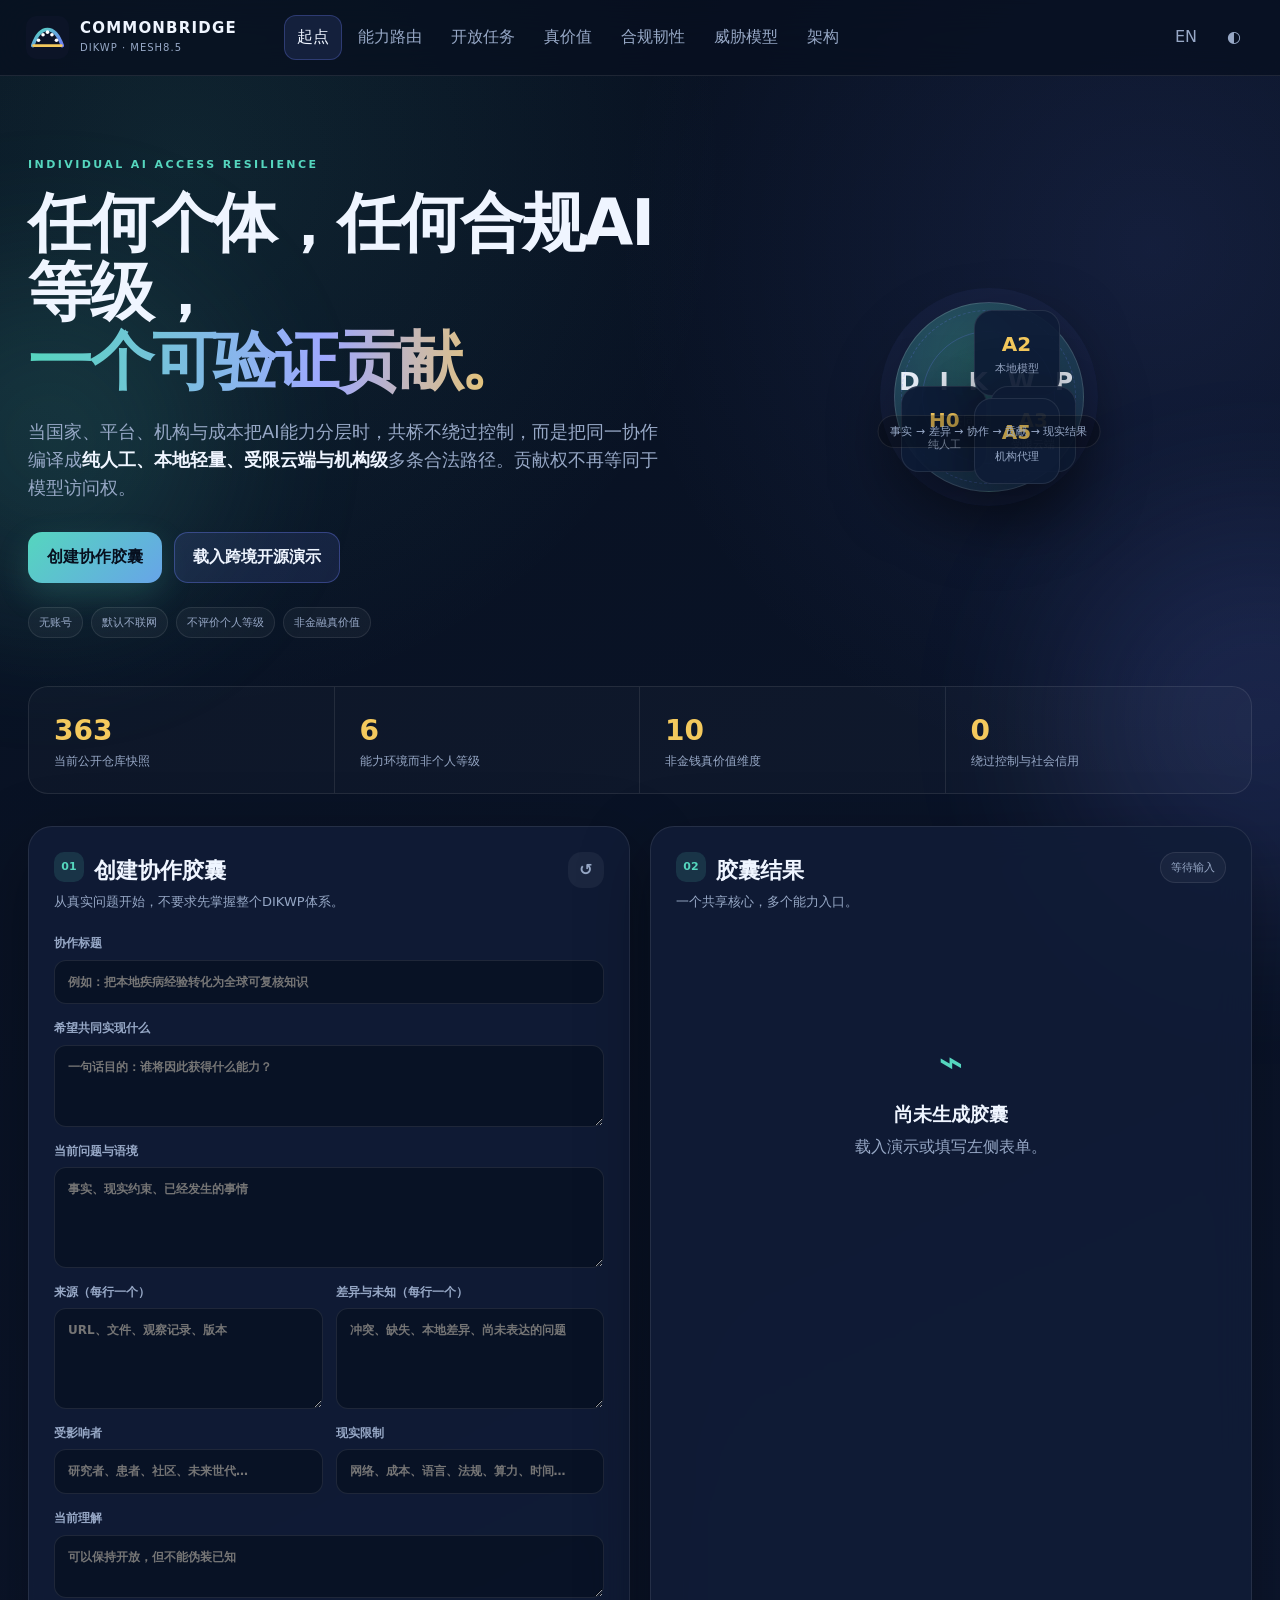
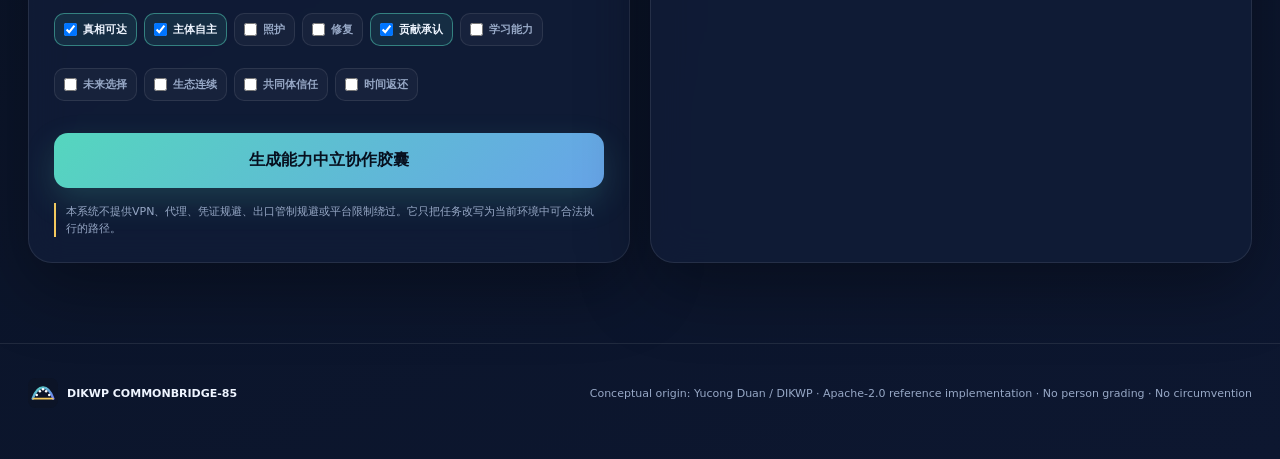
==== source-distribution/DIKWP_COMMONBRIDGE_85_v1.0.0-867617ef44/source/COMMONBRIDGE85_离线展示_双击打开_v1.0.0.html @ e7e474ba "Expose archived source with bilingual entry points and provenance Preserve all original remote root " ====
<!doctype html>
<html lang="zh-CN">
<head>
  <meta charset="utf-8">
  <meta name="viewport" content="width=device-width, initial-scale=1">
  <meta name="description" content="任何个体、任何合规AI等级、一个可验证贡献。DIKWP COMMONBRIDGE-85离线优先协作系统。">
  <title>共桥 COMMONBRIDGE-85</title>
  <link rel="icon" href="[data-uri]" type="image/svg+xml">
  <meta name="theme-color" content="#07101f">
  <style>
:root{
  --bg:#07101f;--bg2:#0d1730;--panel:rgba(17,29,55,.86);--panel2:#111f3c;--text:#eff5ff;--muted:#97a8c6;
  --line:rgba(255,255,255,.09);--mint:#55d6be;--blue:#7082ff;--gold:#f4c95d;--red:#ff7e87;--shadow:0 24px 70px rgba(0,0,0,.35);
  --radius:24px;--radius2:16px;--max:1480px;
}
[data-theme="light"]{--bg:#eef4fb;--bg2:#f8fbff;--panel:rgba(255,255,255,.88);--panel2:#fff;--text:#101b31;--muted:#5b6b86;--line:rgba(14,32,64,.12);--shadow:0 20px 55px rgba(31,58,98,.12)}
*{box-sizing:border-box}html{scroll-behavior:smooth}body{margin:0;background:radial-gradient(circle at 14% 8%,rgba(85,214,190,.1),transparent 25%),radial-gradient(circle at 90% 12%,rgba(112,130,255,.11),transparent 25%),linear-gradient(155deg,var(--bg),var(--bg2));color:var(--text);font-family:"Noto Sans CJK SC","Microsoft YaHei",Inter,system-ui,sans-serif;min-height:100vh;line-height:1.55}.ambient{position:fixed;border-radius:50%;filter:blur(85px);opacity:.15;pointer-events:none;z-index:-2}.ambient-a{width:340px;height:340px;background:var(--mint);left:-120px;top:30%}.ambient-b{width:400px;height:400px;background:var(--blue);right:-180px;top:58%}button,input,textarea,select{font:inherit}.topbar{position:sticky;top:0;z-index:50;height:76px;display:flex;align-items:center;gap:28px;padding:0 max(26px,calc((100vw - var(--max))/2));background:rgba(7,16,31,.74);backdrop-filter:blur(20px);border-bottom:1px solid var(--line)}[data-theme="light"] .topbar{background:rgba(246,250,255,.8)}.brand{display:flex;align-items:center;gap:11px;color:var(--text);text-decoration:none;min-width:230px}.brand img{width:43px;height:43px}.brand span{display:grid;line-height:1.05}.brand b{font-size:15px;letter-spacing:.08em}.brand small{font-size:10px;color:var(--muted);margin-top:6px;letter-spacing:.1em}.topnav{display:flex;gap:3px;overflow:auto;scrollbar-width:none;flex:1}.topnav button,.ghost{border:0;background:transparent;color:var(--muted);padding:10px 13px;border-radius:12px;cursor:pointer;white-space:nowrap;transition:.2s}.topnav button:hover,.topnav button.active,.ghost:hover{background:rgba(112,130,255,.12);color:var(--text)}.topnav button.active{box-shadow:inset 0 0 0 1px rgba(112,130,255,.28)}.top-actions{display:flex;gap:4px}.view{display:none;max-width:var(--max);margin:auto;padding:0 28px 80px}.view.active{display:block}.hero{min-height:610px;display:grid;grid-template-columns:1.1fr .9fr;align-items:center;gap:54px;padding:66px 0 34px}.eyebrow,.section-title>span{font-size:11px;letter-spacing:.22em;color:var(--mint);font-weight:800}.hero h1{font-size:clamp(42px,5vw,72px);line-height:1.08;margin:16px 0 22px;letter-spacing:-.035em}.hero h1 span{background:linear-gradient(90deg,var(--mint),#9ea8ff 60%,var(--gold));-webkit-background-clip:text;background-clip:text;color:transparent}.hero-copy>p{font-size:18px;color:var(--muted);max-width:760px}.hero-copy strong{color:var(--text)}.hero-actions{display:flex;gap:12px;margin:30px 0 24px}.primary,.secondary,.icon-btn{border:0;cursor:pointer;border-radius:14px;font-weight:750;transition:.2s}.primary{background:linear-gradient(135deg,var(--mint),#67a4e8);color:#07101f;padding:13px 19px;box-shadow:0 12px 32px rgba(85,214,190,.18)}.primary:hover{transform:translateY(-1px);box-shadow:0 16px 34px rgba(85,214,190,.25)}.secondary{background:rgba(112,130,255,.12);color:var(--text);border:1px solid rgba(112,130,255,.35);padding:12px 18px}.full{width:100%;padding:15px 18px}.promise-row{display:flex;gap:8px;flex-wrap:wrap}.promise-row span,.badge,.tag{font-size:11px;padding:6px 10px;border-radius:99px;border:1px solid var(--line);background:rgba(255,255,255,.04);color:var(--muted)}.hero-visual{position:relative;aspect-ratio:1/1;max-width:540px;margin:auto;display:grid;place-items:center}.orbit{position:absolute;border:1px solid rgba(112,130,255,.25);border-radius:50%}.orbit-1{inset:15%}.orbit-2{inset:4%;border-style:dashed;animation:spin 28s linear infinite}@keyframes spin{to{transform:rotate(360deg)}}.core-node{width:190px;height:190px;border-radius:50%;display:grid;place-content:center;text-align:center;background:radial-gradient(circle at 40% 30%,rgba(85,214,190,.35),rgba(28,45,83,.95));box-shadow:0 0 0 14px rgba(112,130,255,.06),0 30px 70px rgba(0,0,0,.3);border:1px solid rgba(255,255,255,.15)}.core-node b{font-size:25px;letter-spacing:.22em}.core-node small{color:var(--muted);margin-top:9px}.sat{position:absolute;width:86px;height:86px;border-radius:18px;display:grid;place-content:center;text-align:center;background:rgba(14,28,54,.93);border:1px solid var(--line);box-shadow:var(--shadow)}[data-theme="light"] .sat{background:rgba(255,255,255,.94)}.sat b{font-size:20px;color:var(--gold)}.sat small{font-size:11px;color:var(--muted)}.sat-1{left:4%;top:44%}.sat-2{top:4%;left:42%}.sat-3{right:4%;top:44%}.sat-4{bottom:4%;left:42%}.worldline{position:absolute;bottom:23%;left:50%;transform:translateX(-50%);width:max-content;font-size:11px;color:var(--muted);background:rgba(0,0,0,.24);border:1px solid var(--line);padding:7px 12px;border-radius:99px}.metric-strip{display:grid;grid-template-columns:repeat(4,1fr);border:1px solid var(--line);border-radius:20px;background:rgba(255,255,255,.025);overflow:hidden;margin-bottom:32px}.metric-strip>div{padding:22px 25px;border-right:1px solid var(--line);display:grid}.metric-strip>div:last-child{border-right:0}.metric-strip strong{font-size:28px;color:var(--gold)}.metric-strip span{font-size:12px;color:var(--muted)}.workspace{display:grid;gap:20px}.two-col{grid-template-columns:1fr 1fr}.panel{background:var(--panel);border:1px solid var(--line);border-radius:var(--radius);box-shadow:var(--shadow);padding:25px;backdrop-filter:blur(18px)}.wide{margin-top:28px}.panel-head{display:flex;justify-content:space-between;align-items:flex-start;gap:16px;margin-bottom:22px}.panel-head h2{margin:2px 0;font-size:22px}.panel-head p{margin:4px 0 0;color:var(--muted);font-size:13px}.step{display:inline-grid;place-items:center;width:30px;height:30px;border-radius:10px;background:rgba(85,214,190,.14);color:var(--mint);font-size:11px;font-weight:800;float:left;margin-right:10px}.icon-btn{width:36px;height:36px;background:rgba(255,255,255,.05);color:var(--muted)}label{display:grid;gap:7px;margin-bottom:15px;color:var(--muted);font-size:12px;font-weight:650}input,textarea,select{width:100%;background:rgba(4,12,26,.52);color:var(--text);border:1px solid var(--line);border-radius:12px;padding:12px 13px;outline:none;resize:vertical}[data-theme="light"] input,[data-theme="light"] textarea,[data-theme="light"] select{background:#f6f9fd}input:focus,textarea:focus,select:focus{border-color:rgba(85,214,190,.65);box-shadow:0 0 0 3px rgba(85,214,190,.1)}.field-grid{display:grid;grid-template-columns:1fr 1fr;gap:13px}.value-picker{display:flex;gap:7px;flex-wrap:wrap;margin:7px 0 17px}.value-chip{display:flex;align-items:center;gap:6px;padding:7px 9px;border-radius:10px;background:rgba(255,255,255,.035);border:1px solid var(--line);font-size:11px;color:var(--muted);cursor:pointer}.value-chip:has(input:checked){border-color:rgba(85,214,190,.5);color:var(--text);background:rgba(85,214,190,.1)}.value-chip input{width:auto;margin:0}.boundary{font-size:11px;color:var(--muted);border-left:2px solid var(--gold);padding-left:10px;margin:15px 0 0}.empty-state{min-height:320px;display:grid;place-content:center;text-align:center;color:var(--muted)}.empty-state h3{color:var(--text);margin:6px 0}.empty-state p{margin:0}.empty-icon{font-size:42px;color:var(--mint)}.hidden{display:none!important}.decision-card{border:1px solid rgba(85,214,190,.24);background:linear-gradient(135deg,rgba(85,214,190,.12),rgba(112,130,255,.08));border-radius:18px;padding:18px;margin-bottom:17px}.decision-card small{color:var(--mint);font-weight:800;letter-spacing:.08em}.decision-card h3{font-size:20px;margin:6px 0 14px}.idline{display:flex;align-items:center;gap:8px;flex-wrap:wrap;color:var(--muted);font-size:10px}.idline span{margin-right:auto}.idline button{border:1px solid var(--line);background:rgba(255,255,255,.04);color:var(--muted);border-radius:8px;padding:5px 8px;cursor:pointer}.dikwp-grid{display:grid;grid-template-columns:repeat(5,1fr);gap:8px}.dikwp-grid article{min-height:150px;border-radius:14px;padding:13px;border:1px solid var(--line);background:rgba(255,255,255,.025)}.dikwp-grid article>b{font-size:20px}.dikwp-grid h4{font-size:12px;margin:3px 0 9px}.dikwp-grid div{font-size:10px;color:var(--muted);overflow-wrap:anywhere}.dikwp-grid ul{padding-left:14px;margin:0}.d-card>b{color:#64d7f0}.i-card>b{color:#ff9b8a}.k-card>b{color:#b4a1ff}.w-card>b{color:#f4c95d}.p-card>b{color:#55d6be}.task-list h3{font-size:14px;margin:19px 0 10px}.task-item{display:grid;grid-template-columns:36px 1fr auto;gap:10px;align-items:center;padding:10px 0;border-top:1px solid var(--line)}.task-icon{width:32px;height:32px;border-radius:9px;display:grid;place-items:center;background:rgba(112,130,255,.12);color:var(--blue);font-size:11px}.task-item b{font-size:12px}.task-item p{font-size:10px;color:var(--muted);margin:2px 0}.task-item .tag{font-size:9px}.section-title{padding:70px 0 24px;max-width:920px}.section-title h1{font-size:clamp(32px,4vw,56px);line-height:1.12;margin:10px 0 15px;letter-spacing:-.03em}.section-title p{font-size:16px;color:var(--muted)}.toggle-grid{display:grid;grid-template-columns:1fr 1fr;gap:9px;margin-bottom:15px}.toggle{display:flex;align-items:center;gap:9px;border:1px solid var(--line);border-radius:12px;padding:11px;margin:0;cursor:pointer}.toggle input{display:none}.toggle span{width:33px;height:19px;border-radius:20px;background:rgba(255,255,255,.09);position:relative;transition:.2s}.toggle span:after{content:"";width:13px;height:13px;border-radius:50%;background:var(--muted);position:absolute;left:3px;top:3px;transition:.2s}.toggle input:checked+span{background:rgba(85,214,190,.28)}.toggle input:checked+span:after{transform:translateX(14px);background:var(--mint)}.route-table{display:grid;gap:8px}.route-row{display:grid;grid-template-columns:30px 1.1fr .7fr .9fr;gap:9px;align-items:center;border:1px solid var(--line);border-radius:13px;padding:10px}.route-row .status{font-size:9px;color:var(--gold)}.route-row .route{font-size:9px;color:var(--muted);overflow-wrap:anywhere}.call-grid{display:grid;grid-template-columns:repeat(3,1fr);gap:12px}.call-card{border:1px solid var(--line);border-radius:16px;padding:16px;background:rgba(255,255,255,.025);transition:.2s}.call-card:hover{transform:translateY(-2px);border-color:rgba(85,214,190,.35)}.call-card h3{font-size:14px;margin:7px 0}.call-card p{font-size:11px;color:var(--muted)}.call-meta{display:flex;gap:5px;flex-wrap:wrap}.call-meta span{font-size:9px;padding:4px 7px;border-radius:8px;background:rgba(112,130,255,.1);color:var(--muted)}hr{border:0;border-top:1px solid var(--line);margin:20px 0}.value-receipt{border:1px solid rgba(244,201,93,.28);background:linear-gradient(135deg,rgba(244,201,93,.11),rgba(85,214,190,.05));border-radius:18px;padding:18px}.value-vector{display:grid;grid-template-columns:1fr 1fr;gap:8px;margin-top:13px}.value-dim{display:flex;justify-content:space-between;padding:8px;border-radius:10px;border:1px solid var(--line);font-size:10px;color:var(--muted)}.value-dim.on{color:var(--text);border-color:rgba(244,201,93,.35);background:rgba(244,201,93,.07)}.policy-grid{display:grid;grid-template-columns:repeat(3,1fr);gap:14px}.policy-grid article{background:var(--panel);border:1px solid var(--line);border-radius:18px;padding:20px}.policy-grid article>b{color:var(--mint);font-size:12px}.policy-grid h3{font-size:17px;margin:10px 0 7px}.policy-grid p{font-size:12px;color:var(--muted)}.threat-table{display:grid;gap:10px}.threat-row{display:grid;grid-template-columns:.7fr 1.3fr 1.5fr;gap:14px;border:1px solid var(--line);border-radius:15px;padding:15px;background:var(--panel)}.threat-row h3{font-size:14px;margin:0}.threat-row p{font-size:11px;color:var(--muted);margin:0}.threat-row strong{font-size:11px;color:var(--gold)}.architecture-map{display:grid;gap:22px;padding:30px;background:var(--panel);border:1px solid var(--line);border-radius:var(--radius);box-shadow:var(--shadow)}.arch-row{display:flex;align-items:center;justify-content:center;gap:14px}.arch-node{min-width:210px;text-align:center;border-radius:16px;padding:18px;border:1px solid var(--line);background:rgba(255,255,255,.025);font-weight:750}.arch-node small{font-weight:400;color:var(--muted)}.arch-node.capsule,.arch-node.mesh{border-color:rgba(85,214,190,.35);background:rgba(85,214,190,.08)}.arch-node.router{border-color:rgba(112,130,255,.35);background:rgba(112,130,255,.08)}.arrow{font-size:24px;color:var(--muted)}.architecture-notes{display:grid;grid-template-columns:1fr 1fr;gap:15px;margin-top:15px}.architecture-notes>div{background:var(--panel);border:1px solid var(--line);border-radius:18px;padding:20px}.architecture-notes li{color:var(--muted);margin:7px 0;font-size:12px}footer{max-width:var(--max);margin:auto;padding:30px 28px 46px;border-top:1px solid var(--line);display:flex;justify-content:space-between;gap:20px;align-items:center;color:var(--muted);font-size:11px}footer div{display:flex;align-items:center;gap:9px;color:var(--text)}footer img{width:30px;height:30px}#toast{position:fixed;bottom:24px;left:50%;transform:translate(-50%,20px);opacity:0;background:#101c35;color:#fff;padding:10px 15px;border-radius:11px;border:1px solid var(--line);z-index:100;transition:.2s;pointer-events:none}#toast.show{opacity:1;transform:translate(-50%,0)}
@media(max-width:1080px){.topnav{display:none}.hero{grid-template-columns:1fr}.hero-visual{max-width:440px}.two-col{grid-template-columns:1fr}.call-grid,.policy-grid{grid-template-columns:1fr 1fr}.dikwp-grid{grid-template-columns:repeat(3,1fr)}.threat-row{grid-template-columns:1fr}.arch-row{flex-wrap:wrap}.arrow{transform:rotate(90deg)}}
@media(max-width:700px){.topbar{padding:0 15px}.brand{min-width:auto}.brand span{display:none}.view{padding:0 14px 60px}.hero{padding-top:38px}.hero h1{font-size:39px}.hero-copy>p{font-size:15px}.hero-visual{max-width:330px}.sat{width:64px;height:64px}.core-node{width:145px;height:145px}.core-node b{font-size:19px}.worldline{display:none}.metric-strip{grid-template-columns:1fr 1fr}.metric-strip>div:nth-child(2){border-right:0}.metric-strip>div:nth-child(-n+2){border-bottom:1px solid var(--line)}.field-grid,.toggle-grid,.value-vector,.architecture-notes{grid-template-columns:1fr}.dikwp-grid{grid-template-columns:1fr 1fr}.call-grid,.policy-grid{grid-template-columns:1fr}.panel{padding:18px}.route-row{grid-template-columns:26px 1fr}.route-row .status,.route-row .route{grid-column:2}.arch-node{min-width:100%;width:100%}.hero-actions{flex-direction:column}.hero-actions button{width:100%}footer{flex-direction:column;align-items:flex-start}}
@media print{.topbar,.hero-actions,.form-panel,footer,#toast{display:none!important}body{background:white;color:#111}.view{display:block!important;page-break-after:always}.panel,.architecture-map{box-shadow:none;background:white;border:1px solid #ddd}.result-panel{width:100%}.hero{min-height:auto}.hero-visual{display:none}}

</style>
</head>
<body>
  <div class="ambient ambient-a"></div><div class="ambient ambient-b"></div>
  <header class="topbar">
    <a class="brand" href="#home" aria-label="COMMONBRIDGE-85 home">
      <img src="[data-uri]" alt="COMMONBRIDGE-85 标志">
      <span><b>COMMONBRIDGE</b><small>DIKWP · MESH8.5</small></span>
    </a>
    <nav class="topnav" aria-label="Main navigation">
      <button data-view="home" class="active">起点</button>
      <button data-view="route">能力路由</button>
      <button data-view="calls">开放任务</button>
      <button data-view="value">真价值</button>
      <button data-view="policy">合规韧性</button>
      <button data-view="threat">威胁模型</button>
      <button data-view="architecture">架构</button>
    </nav>
    <div class="top-actions">
      <button id="langBtn" class="ghost">EN</button>
      <button id="themeBtn" class="ghost" aria-label="切换主题">◐</button>
    </div>
  </header>

  <main>
    <section id="view-home" class="view active">
      <div class="hero">
        <div class="hero-copy">
          <div class="eyebrow">INDIVIDUAL AI ACCESS RESILIENCE</div>
          <h1>任何个体，任何合规AI等级，<br><span>一个可验证贡献。</span></h1>
          <p>当国家、平台、机构与成本把AI能力分层时，共桥不绕过控制，而是把同一协作编译成<strong>纯人工、本地轻量、受限云端与机构级</strong>多条合法路径。贡献权不再等同于模型访问权。</p>
          <div class="hero-actions"><button class="primary" data-scroll="#capsule">创建协作胶囊</button><button class="secondary" id="loadDemo">载入跨境开源演示</button></div>
          <div class="promise-row"><span>无账号</span><span>默认不联网</span><span>不评价个人等级</span><span>非金融真价值</span></div>
        </div>
        <div class="hero-visual" aria-label="Capability-neutral collaboration map">
          <div class="orbit orbit-1"></div><div class="orbit orbit-2"></div>
          <div class="core-node"><b>D I K W P</b><small>共同语义核心</small></div>
          <div class="sat sat-1"><b>H0</b><small>纯人工</small></div>
          <div class="sat sat-2"><b>A2</b><small>本地模型</small></div>
          <div class="sat sat-3"><b>A3</b><small>受限云端</small></div>
          <div class="sat sat-4"><b>A5</b><small>机构代理</small></div>
          <div class="worldline">事实 → 差异 → 协作 → 贡献 → 现实结果</div>
        </div>
      </div>

      <div class="metric-strip">
        <div><strong>363</strong><span>当前公开仓库快照</span></div>
        <div><strong>6</strong><span>能力环境而非个人等级</span></div>
        <div><strong>10</strong><span>非金钱真价值维度</span></div>
        <div><strong>0</strong><span>绕过控制与社会信用</span></div>
      </div>

      <section id="capsule" class="workspace two-col">
        <div class="panel form-panel">
          <div class="panel-head"><div><span class="step">01</span><h2>创建协作胶囊</h2><p>从真实问题开始，不要求先掌握整个DIKWP体系。</p></div><button id="clearBtn" class="icon-btn" title="清空">↺</button></div>
          <label>协作标题<input id="title" placeholder="例如：把本地疾病经验转化为全球可复核知识"></label>
          <label>希望共同实现什么<textarea id="purpose" rows="3" placeholder="一句话目的：谁将因此获得什么能力？"></textarea></label>
          <label>当前问题与语境<textarea id="problem" rows="4" placeholder="事实、现实约束、已经发生的事情"></textarea></label>
          <div class="field-grid">
            <label>来源（每行一个）<textarea id="sources" rows="4" placeholder="URL、文件、观察记录、版本"></textarea></label>
            <label>差异与未知（每行一个）<textarea id="differences" rows="4" placeholder="冲突、缺失、本地差异、尚未表达的问题"></textarea></label>
          </div>
          <div class="field-grid">
            <label>受影响者<input id="affected" placeholder="研究者、患者、社区、未来世代…"></label>
            <label>现实限制<input id="constraints" placeholder="网络、成本、语言、法规、算力、时间…"></label>
          </div>
          <label>当前理解<textarea id="understanding" rows="2" placeholder="可以保持开放，但不能伪装已知"></textarea></label>
          <div class="value-picker" id="valuePicker" aria-label="非金钱真价值"></div>
          <button id="compileBtn" class="primary full">生成能力中立协作胶囊</button>
          <p class="boundary">本系统不提供VPN、代理、凭证规避、出口管制规避或平台限制绕过。它只把任务改写为当前环境中可合法执行的路径。</p>
        </div>

        <div class="panel result-panel">
          <div class="panel-head"><div><span class="step">02</span><h2>胶囊结果</h2><p>一个共享核心，多个能力入口。</p></div><div class="badge" id="capsuleStatus">等待输入</div></div>
          <div id="capsuleEmpty" class="empty-state"><div class="empty-icon">⌁</div><h3>尚未生成胶囊</h3><p>载入演示或填写左侧表单。</p></div>
          <div id="capsuleResult" class="hidden">
            <div class="decision-card"><small>唯一首选行动</small><h3 id="primaryAction"></h3><div class="idline"><span id="capsuleId"></span><button id="copyCapsule">复制JSON</button><button id="downloadCapsule">下载</button></div></div>
            <div class="dikwp-grid">
              <article class="d-card"><b>D</b><h4>来源与事实</h4><div id="dOut"></div></article>
              <article class="i-card"><b>I</b><h4>差异与未知</h4><div id="iOut"></div></article>
              <article class="k-card"><b>K</b><h4>当前理解</h4><div id="kOut"></div></article>
              <article class="w-card"><b>W</b><h4>受影响世界</h4><div id="wOut"></div></article>
              <article class="p-card"><b>P</b><h4>目的与行动</h4><div id="pOut"></div></article>
            </div>
            <div class="task-list"><h3>能力中立任务分解</h3><div id="taskCards"></div></div>
          </div>
        </div>
      </section>
    </section>

    <section id="view-route" class="view">
      <div class="section-title"><span>CAPABILITY-NEUTRAL COMPILER</span><h1>不让模型访问权决定贡献权</h1><p>描述当前环境，而不是给人永久分级。每个环境档案都有时效，可以随地点、时间与政策改变。</p></div>
      <div class="workspace two-col route-workspace">
        <div class="panel form-panel">
          <div class="panel-head"><div><span class="step">03</span><h2>声明当前环境</h2></div></div>
          <label>能力环境<select id="tier"></select></label>
          <div class="toggle-grid">
            <label class="toggle"><input type="checkbox" id="network"><span></span>网络可用</label>
            <label class="toggle"><input type="checkbox" id="cloud"><span></span>允许云端AI</label>
            <label class="toggle"><input type="checkbox" id="local"><span></span>允许本地AI</label>
            <label class="toggle"><input type="checkbox" id="qualified"><span></span>有合格领域复核者</label>
          </div>
          <div class="field-grid"><label>数据输出<select id="dataExport"><option value="public_only">仅公开数据</option><option value="hash_only">仅哈希与汇总</option><option value="local_only">仅本地</option><option value="none">禁止输出</option></select></label><label>身份披露<select id="identity"><option value="pseudonymous">化名</option><option value="minimal">最小披露</option><option value="public">公开</option></select></label></div>
          <label>司法辖区标签<input id="jurisdiction" value="USER_DECLARED" placeholder="仅用于记录，不提供法律结论"></label>
          <label>技能<input id="skills" placeholder="翻译、临床、编程、社区经验、复核…"></label>
          <button id="routeBtn" class="primary full">生成当前环境的合法协作路径</button>
          <p class="boundary">“能力环境”不是人的价值等级，不用于就业、信贷、社会资格、边境或公民评分。</p>
        </div>
        <div class="panel result-panel">
          <div class="panel-head"><div><span class="step">04</span><h2>路由计划</h2><p>优先保留纯人工和本地路径。</p></div><div class="badge" id="routeStatus">等待胶囊</div></div>
          <div id="routeEmpty" class="empty-state"><div class="empty-icon">⇄</div><h3>先生成协作胶囊</h3><p>随后系统会为当前环境编译路径。</p></div>
          <div id="routeResult" class="hidden"><div class="decision-card"><small>当前唯一首选任务</small><h3 id="routePrimary"></h3><div class="idline"><span id="routeId"></span><button id="copyRoute">复制JSON</button></div></div><div id="routeTable"></div></div>
        </div>
      </div>
    </section>

    <section id="view-calls" class="view">
      <div class="section-title"><span>PROACTIVE OPEN CALLS</span><h1>系统主动寻找缺失贡献，而不是等待中心机构分配资格</h1><p>优先发布纯人工、本地知识、翻译、独立复核和现实结果任务。</p></div>
      <div class="panel wide"><div class="panel-head"><div><h2>开放任务雷达</h2><p>没有资金也可以贡献；没有高等级模型也可以贡献。</p></div><button id="refreshCalls" class="secondary">重新生成</button></div><div id="openCalls" class="call-grid"></div></div>
    </section>

    <section id="view-value" class="view">
      <div class="section-title"><span>NON-MONETARY TRUE VALUE</span><h1>记录贡献，不把人变成分数</h1><p>真价值凭证不可交易、不可转让、不可形成社会信用，只在具体任务与观察结果范围内成立。</p></div>
      <div class="workspace two-col">
        <div class="panel form-panel">
          <div class="panel-head"><div><span class="step">05</span><h2>登记贡献</h2></div></div>
          <label>贡献者显示名<input id="contributor" placeholder="可使用化名"></label>
          <label>任务ID<input id="taskId" placeholder="将自动带入首选任务"></label>
          <label>贡献摘要<textarea id="contributionSummary" rows="4" placeholder="完成了什么？保留了哪些差异？"></textarea></label>
          <label>来源与工件<textarea id="contributionSources" rows="3" placeholder="每行一个URL、文件名或内容摘要"></textarea></label>
          <label>尚未解决<textarea id="contributionUnresolved" rows="2"></textarea></label>
          <button id="contributeBtn" class="primary full">生成贡献记录</button>
          <hr>
          <label>现实结果<textarea id="outcomeSummary" rows="3" placeholder="只有观察到结果后，才能形成观察型真价值凭证"></textarea></label>
          <div class="field-grid"><label>受益者<input id="benefited" placeholder="谁实际受益"></label><label>负担或伤害<input id="burdened" placeholder="谁承担了什么"></label></div>
          <label>结果证据<textarea id="outcomeEvidence" rows="3" placeholder="每行一个可复核证据"></textarea></label>
          <div class="value-picker" id="receiptValuePicker"></div>
          <label class="toggle"><input type="checkbox" id="observed"><span></span>现实效果已经观察</label>
          <button id="receiptBtn" class="secondary full">生成非金融真价值凭证</button>
        </div>
        <div class="panel result-panel"><div class="panel-head"><div><h2>贡献与真价值</h2><p>一次贡献不能变成对人格的永久评价。</p></div></div><div id="valueEmpty" class="empty-state"><div class="empty-icon">∞</div><h3>尚未登记贡献</h3></div><div id="valueResult" class="hidden"></div></div>
      </div>
    </section>

    <section id="view-policy" class="view">
      <div class="section-title"><span>COMPLIANCE-FIRST RESILIENCE</span><h1>不突破法律边界，突破能力垄断</h1><p>控制越严格，系统越应保留人工、离线、可解释、最小数据和可申诉路径，而不是制造秘密规避。</p></div>
      <div class="policy-grid">
        <article><b>01</b><h3>任务分级，不给人分级</h3><p>系统只描述当前工具环境与任务敏感度。它不形成永久个人等级，也不用于社会资格判断。</p></article>
        <article><b>02</b><h3>降级执行，不绕过控制</h3><p>云端受限时转向本地或人工；数据不能输出时仅交换模式、摘要、聚合或哈希。</p></article>
        <article><b>03</b><h3>延迟容忍交换</h3><p>内容寻址ZIP可经用户合法控制的文件、邮件、移动存储或机构通道交换并离线核验。</p></article>
        <article><b>04</b><h3>生成内容可识别</h3><p>保留模型、版本、提示、人工修订和来源元数据，不帮助删除或伪造生成标识。</p></article>
        <article><b>05</b><h3>高影响最小复核</h3><p>医疗、法律、金融、就业和公共安全的决定性步骤进入合格复核，不让所有前置工作停摆。</p></article>
        <article><b>06</b><h3>政策档案由用户声明</h3><p>参考实现不假装自动给出全球法律意见；当地义务应由合法主体更新和复核。</p></article>
      </div>
    </section>

    <section id="view-threat" class="view">
      <div class="section-title"><span>ADVERSARIAL HUMAN MODEL</span><h1>把人性想得足够现实，才能保护开放合作</h1><p>系统默认会遭遇来源剥离、免费劳动抽取、冒充、门槛滥用、数据投毒和价值凭证游戏化。</p></div>
      <div class="threat-table" id="threatTable"></div>
    </section>

    <section id="view-architecture" class="view">
      <div class="section-title"><span>SOVEREIGN & PORTABLE</span><h1>一个共享协议，不依赖一个平台或一个模型</h1><p>D/I/K/W/P是协作核心；模型、国家、平台和算力只是可替换载体。</p></div>
      <div class="architecture-map">
        <div class="arch-row"><div class="arch-node people">个体与社区<br><small>需要 · 本地知识 · 主体权</small></div><div class="arrow">→</div><div class="arch-node capsule">协作胶囊<br><small>D/I/K/W/P · 来源 · 任务 · 权利</small></div><div class="arrow">→</div><div class="arch-node router">能力中立编译器<br><small>人工 / 本地 / 云端 / 机构</small></div></div>
        <div class="arch-row"><div class="arch-node profile">环境与政策档案<br><small>用户声明 · 有时效 · 非个人等级</small></div><div class="arrow">↕</div><div class="arch-node exchange">离线交换包<br><small>Manifest · SHA-256 · 可延迟</small></div><div class="arrow">↕</div><div class="arch-node ledger">贡献与真价值账本<br><small>非金融 · 范围有限 · 可纠错</small></div></div>
        <div class="arch-row"><div class="arch-node mesh">MESH8.5责任世界线<br><small>执行 · 现实效果 · 纠错 · 受影响者声音</small></div></div>
      </div>
      <div class="architecture-notes"><div><h3>核心不变量</h3><ul><li>不绕过法律或技术控制</li><li>不把人评级</li><li>不把真价值金融化</li><li>不让高算力垄断问题生成权</li><li>不以输出替代现实效果</li></ul></div><div><h3>主动循环</h3><ol><li>发现尚未表达的本地问题</li><li>生成最低能力可完成的任务</li><li>匹配贡献者而非排名人</li><li>保存来源与署名</li><li>观察现实结果</li><li>纠错并再开放</li></ol></div></div>
    </section>
  </main>

  <footer><div><img src="[data-uri]" alt=""><b>DIKWP COMMONBRIDGE-85</b></div><p>Conceptual origin: Yucong Duan / DIKWP · Apache-2.0 reference implementation · No person grading · No circumvention</p></footer>
  <div id="toast" role="status"></div>
  <script>
const VERSION='1.0.0';
const ORIGIN={conceptual_origin:'Yucong Duan / DIKWP',portfolio_profile:'https://github.com/YucongDuan',system:'DIKWP COMMONBRIDGE-85',version:VERSION};
const TIERS={
 H0_MANUAL:{rank:0,zh:'纯人工／无AI',en:'Human-only / no AI',network:false},
 A1_LOCAL_RULES:{rank:1,zh:'本地规则与轻量工具',en:'Local rules and lightweight tools',network:false},
 A2_SMALL_LOCAL:{rank:2,zh:'小型本地模型',en:'Small local model',network:false},
 A3_LIMITED_HOSTED:{rank:3,zh:'受限云端模型',en:'Limited hosted model',network:true},
 A4_ADVANCED_HOSTED:{rank:4,zh:'高级云端模型',en:'Advanced hosted model',network:true},
 A5_INSTITUTIONAL_AGENT:{rank:5,zh:'机构级代理与工具',en:'Institutional agent and tools',network:true}
};
const VALUES={truth_access:'真相可达',autonomy:'主体自主',care:'照护',repair:'修复',recognition:'贡献承认',learning:'学习能力',future_options:'未来选择',ecological_continuity:'生态连续',community_trust:'共同体信任',time_return:'时间返还'};
const TASKS=[
 ['source_map','建立来源与版本图','Map sources and versions','H0_MANUAL',true,['reading','source_checking'],['truth_access','recognition']],
 ['local_context','补充本地语境与缺席世界','Add local context and absent worlds','H0_MANUAL',true,['local_knowledge','listening'],['autonomy','care','future_options']],
 ['translation','翻译并保留语义差异','Translate while preserving semantic differences','A1_LOCAL_RULES',true,['translation'],['truth_access','learning']],
 ['structured_synthesis','形成D/I/K/W/P协作骨架','Build a D/I/K/W/P collaboration scaffold','A2_SMALL_LOCAL',true,['analysis','structured_writing'],['truth_access','learning','time_return']],
 ['independent_check','独立复核关键主张','Independently check decisive claims','A2_SMALL_LOCAL',true,['verification','domain_review'],['truth_access','community_trust']],
 ['world_effect','观察现实结果并纠错','Observe world effects and correct','H0_MANUAL',true,['observation','feedback'],['repair','care','future_options']]
];
const THREATS=[
 ['来源剥离','机构或平台继续使用思想，却逐渐删除原始来源。','每个胶囊、贡献与凭证携带来源、版本、摘要和可争议归因。'],
 ['免费劳动抽取','赞美、咨询和试用持续发生，但维护时间与现实资源不返还。','公共问题进入Issue；组织专属工作进入有范围的试点；价值凭证记录时间返还。'],
 ['门槛滥用','强势方把“合规”泛化为阻止弱势个体参与的理由。','要求声明具体任务、具体限制和合法替代路径，不接受模糊的永久封锁。'],
 ['身份与资格评分','能力环境被固化成对人的永久等级。','环境档案有时效；系统禁止个人总分、社会信用和跨场景资格推断。'],
 ['贡献洗白','二次实现者将公共贡献包装成完全独立原创。','建立谱系、supersedes、差异摘要和独立贡献边界。'],
 ['数据投毒','恶意协作者上传伪造来源、污染结果或删除反证。','内容寻址、哈希清单、独立复核、残差保留与受影响者申诉。'],
 ['模型与平台锁定','协作依赖一个API、一个国家或一个商业平台。','每项核心任务必须具有人工或本地退路；交换包可离线核验。'],
 ['价值凭证金融化','非金钱贡献记录被交易、排名或转化为服从性积分。','凭证不可转让、不可交易、范围有限、可撤销，不形成人格等级。'],
 ['冒充与代理扩权','系统或他人未经授权代表段玉聪或贡献者作出承诺。','身份性发言、许可和商业承诺必须有具名授权；默认只生成来源约束内容。'],
 ['认知同质化','高等级模型把本地问题重新压回主流议题。','本地语境与缺席世界被设为独立任务，不能由综合模型静默覆盖。']
];
const DEMO={
 title:'低AI访问地区的地方病知识协作',purpose:'让基层照护者、翻译者、研究者和模型开发者在不同AI能力下共同形成可复核的本地知识包。',problem:'某地长期积累了疾病照护经验，但网络不稳定、云端模型受限、资料多为本地语言，外部研究者无法理解。',sources:['社区观察记录 v1','公开指南链接','本地术语表'],differences:['本地症状表达与国际术语不完全对应','缺少独立复核','原始数据不能跨境输出'],understanding:'先建立来源、术语和差异图，再形成不含私人数据的可复核协作包。',affected:['当地患者','基层照护者','翻译者','未来研究者'],constraints:['网络不稳定','原始数据仅限本地','没有高级模型'],values:['truth_access','autonomy','care','recognition','learning','future_options']
};
let state={capsule:null,route:null,contribution:null,receipt:null,lang:localStorage.getItem('commonbridge-lang')||'zh'};
const q=s=>document.querySelector(s), qa=s=>[...document.querySelectorAll(s)];
const lines=v=>(v||'').split(/[\n]+/).map(x=>x.trim()).filter(Boolean);
const csv=v=>(v||'').split(/[,，;；\n]+/).map(x=>x.trim()).filter(Boolean);
const uniq=a=>[...new Map(a.map(x=>[String(x).toLowerCase(),x])).values()];
const canon=o=>JSON.stringify(o,Object.keys(o).sort());
async function digest(o){const bytes=new TextEncoder().encode(stable(o));const h=await crypto.subtle.digest('SHA-256',bytes);return [...new Uint8Array(h)].map(b=>b.toString(16).padStart(2,'0')).join('');}
function stable(o){if(Array.isArray(o))return '['+o.map(stable).join(',')+']';if(o&&typeof o==='object')return '{'+Object.keys(o).sort().map(k=>JSON.stringify(k)+':'+stable(o[k])).join(',')+'}';return JSON.stringify(o);}
function esc(s){return String(s??'').replace(/[&<>"']/g,c=>({'&':'&amp;','<':'&lt;','>':'&gt;','"':'&quot;',"'":'&#39;'}[c]));}
function showToast(t){const x=q('#toast');x.textContent=t;x.classList.add('show');setTimeout(()=>x.classList.remove('show'),1600);}
function download(name,text,type='application/json'){const a=document.createElement('a');a.href=URL.createObjectURL(new Blob([text],{type}));a.download=name;a.click();setTimeout(()=>URL.revokeObjectURL(a.href),500);}
function listHtml(a,empty='—'){return a&&a.length?`<ul>${a.map(x=>`<li>${esc(x)}</li>`).join('')}</ul>`:`<span>${esc(empty)}</span>`;}
function selectedValues(root){return qa(`${root} input:checked`).map(x=>x.value);}
function initValuePicker(root,defaults=[]){q(root).innerHTML=Object.entries(VALUES).map(([k,v])=>`<label class="value-chip"><input type="checkbox" value="${k}" ${defaults.includes(k)?'checked':''}>${v}</label>`).join('');}
function initTier(){q('#tier').innerHTML=Object.entries(TIERS).map(([k,v])=>`<option value="${k}">${k} · ${v.zh}</option>`).join('');q('#tier').value='H0_MANUAL';syncTier();}
function syncTier(){const t=TIERS[q('#tier').value];q('#network').checked=t.network;q('#cloud').checked=t.rank>=3;q('#local').checked=t.rank>=2;}
function switchView(name){qa('.view').forEach(x=>x.classList.remove('active'));qa('.topnav button').forEach(x=>x.classList.toggle('active',x.dataset.view===name));q(`#view-${name}`).classList.add('active');scrollTo({top:0,behavior:'smooth'});}
function taskObj(row,i,cid){return {task_id:`task-${String(i+1).padStart(2,'0')}-${cid.slice(-8)}-${row[0]}`,task_type:row[0],title_zh:row[1],title_en:row[2],min_tier:row[3],manual_fallback:row[4],required_skills:row[5],sensitivity:'public',true_value:row[6],status:'OPEN',owner:null,deadline:null,result_required:true};}
async function compile(){const p={title:q('#title').value.trim(),purpose:q('#purpose').value.trim(),problem:q('#problem').value.trim(),sources:lines(q('#sources').value),differences:lines(q('#differences').value),understanding:q('#understanding').value.trim(),affected:csv(q('#affected').value),constraints:csv(q('#constraints').value),values:selectedValues('#valuePicker')};if(!p.title&&!p.purpose&&!p.problem){showToast('请先描述一个协作问题');return;}const base={schema:'dikwp-commonbridge.capsule/1.0',version:VERSION,created_at:new Date().toISOString(),title:p.title||p.purpose||'Untitled cooperation',purpose:p.purpose,domain:'general',language_set:['zh-CN','en'],identity_policy:{person_grade_absent:true,pseudonym_allowed:true,identity_disclosure_minimized:true,right_to_correct_attribution:true,right_to_withdraw_private_identity:true},lawful_resilience:{bypass_controls:false,credential_evasion:false,network_circumvention:false,policy_adaptation_only:true,manual_path_required:true},dikwp:{D:{problem_statement:p.problem,sources:p.sources,local_needs:[]},I:{differences_and_uncertainties:p.differences,constraints:p.constraints,absent_worlds:[]},K:{current_understanding:p.understanding||'OPEN_UNDERSTANDING',scope:'bounded to this capsule'},W:{affected_parties:p.affected,true_value_vector:Object.fromEntries(Object.keys(VALUES).map(k=>[k,{declared:p.values.includes(k),evidence:[],observed:false}])),non_money_value_required:true},P:{purpose:p.purpose||'OPEN_PURPOSE',primary_action:'Create the first verifiable contribution shard.',deadline:null,world_effect_required:true,correction_required:true}},tasks:[],mesh85:{semantic_11111:true,active_responsibility:'OPEN_UNTIL_ROUTED',substantive_protection:'IDENTITY_AND_ACCESS_PROTECTED',truth_preserving_disclosure:'SOURCE_BOUND',authority_chain:'NO_HIGH_IMPACT_AUTHORITY_CLAIMED',world_effect_and_correction:'OPEN'},origin:ORIGIN};base.capsule_id='bridge-'+(await digest(base)).slice(0,16);base.tasks=TASKS.map((r,i)=>taskObj(r,i,base.capsule_id));base.sha256=await digest(base);state.capsule=base;state.route=null;state.contribution=null;state.receipt=null;localStorage.setItem('commonbridge-capsule',JSON.stringify(base));renderCapsule();renderCalls();showToast('协作胶囊已生成');}
function renderCapsule(){const c=state.capsule;if(!c)return;q('#capsuleEmpty').classList.add('hidden');q('#capsuleResult').classList.remove('hidden');q('#capsuleStatus').textContent='D/I/K/W/P 11111';q('#primaryAction').textContent=c.dikwp.P.primary_action;q('#capsuleId').textContent=c.capsule_id;q('#dOut').innerHTML=listHtml([c.dikwp.D.problem_statement,...c.dikwp.D.sources].filter(Boolean));q('#iOut').innerHTML=listHtml([...c.dikwp.I.differences_and_uncertainties,...c.dikwp.I.constraints]);q('#kOut').textContent=c.dikwp.K.current_understanding;q('#wOut').innerHTML=listHtml(c.dikwp.W.affected_parties);q('#pOut').textContent=c.dikwp.P.purpose;q('#taskCards').innerHTML=c.tasks.map((t,i)=>`<div class="task-item"><div class="task-icon">${String(i+1).padStart(2,'0')}</div><div><b>${esc(t.title_zh)}</b><p>${esc(t.required_skills.join(' · '))}</p></div><span class="tag">${t.min_tier}</span></div>`).join('');q('#taskId').value=c.tasks[0]?.task_id||'';}
function envProfile(){return {schema:'dikwp-commonbridge.environment-profile/1.0',profile_id:'browser-'+Date.now(),declared_at:new Date().toISOString(),tier:q('#tier').value,tier_is_person_grade:false,jurisdiction_label:q('#jurisdiction').value||'USER_DECLARED',network_available:q('#network').checked,cloud_ai_allowed:q('#cloud').checked,local_ai_allowed:q('#local').checked,data_export:q('#dataExport').value,identity_disclosure:q('#identity').value,generated_content_label_required:true,qualified_review_available:q('#qualified').checked,languages:['zh-CN'],skills:csv(q('#skills').value),constraints:[],source:'user_declared_not_legal_advice'};}
function policy(task,profile){const reasons=[];if(['medical','legal','financial','employment','public_safety'].includes(state.capsule.domain)&&['structured_synthesis','independent_check'].includes(task.task_type)&&!profile.qualified_review_available)reasons.push('qualified_review_missing_for_high_stakes_domain');return reasons;}
async function route(){if(!state.capsule){showToast('请先生成协作胶囊');switchView('home');return;}const profile=envProfile(),rank=TIERS[profile.tier].rank;const tasks=state.capsule.tasks.map(t=>{const reasons=policy(t,profile),min=TIERS[t.min_tier].rank;let status,route,instructions;if(reasons.length){status='HOLD_POLICY_OR_REVIEW';route='HOLD_AND_PREPARE_REVIEW_PACKET';instructions=['先形成来源、差异与有界问题','仅在决定性步骤请求合格复核'];}else if(min<=rank){if(min>=3&&!profile.cloud_ai_allowed){status='READY_MANUAL';route='MANUAL_FALLBACK';instructions=['不调用云端模型','使用人工清单并记录结果哈希'];}else{status='READY';route='DIRECT_WITHIN_DECLARED_ENVELOPE';instructions=['只使用已声明工具与数据','保留来源、差异和生成标识'];}}else if(t.manual_fallback){status='READY_MANUAL';route='MANUAL_FALLBACK';instructions=['不用AI完成相同任务清单','记录来源与结果'];}else{status='OPEN';route='NO_LAWFUL_PATH_YET';instructions=['保持任务开放，不绕过控制'];}return {...t,required_tier:t.min_tier,current_environment_tier:profile.tier,status,route,instructions,policy_reasons:reasons,person_grade_absent:true};});const ready=tasks.filter(t=>['READY','READY_MANUAL'].includes(t.status)),primary=ready[0]||tasks[0];const obj={schema:'dikwp-commonbridge.route-plan/1.0',version:VERSION,created_at:new Date().toISOString(),capsule_id:state.capsule.capsule_id,capsule_sha256:state.capsule.sha256,profile,primary_action:{task_id:primary?.task_id,title_zh:primary?.title_zh,title_en:primary?.title_en,route:primary?.route},tasks,inclusion:{manual_path_count:tasks.filter(t=>t.route==='MANUAL_FALLBACK').length,ready_count:ready.length,blocked_count:tasks.filter(t=>t.status==='HOLD_POLICY_OR_REVIEW').length,no_person_ranking:true},lawful_resilience:{controls_bypassed:false,tasks_transformed_not_evaded:true,manual_or_local_fallback_preferred:true},mesh85:{semantic_11111:true,active_responsibility:'PRIMARY_ACTION_SELECTED',substantive_protection:'ACCESS_AND_IDENTITY_PROTECTED',truth_preserving_disclosure:'PROFILE_AND_ROUTE_EXPLICIT',authority_chain:'NO_EXTERNAL_EXECUTION_AUTHORITY',world_effect_and_correction:'OPEN'},origin:ORIGIN};obj.route_id='route-'+(await digest(obj)).slice(0,16);obj.sha256=await digest(obj);state.route=obj;localStorage.setItem('commonbridge-route',JSON.stringify(obj));renderRoute();renderCalls();showToast('合法协作路径已生成');}
function renderRoute(){const r=state.route;if(!r)return;q('#routeEmpty').classList.add('hidden');q('#routeResult').classList.remove('hidden');q('#routeStatus').textContent=`${r.inclusion.ready_count} READY · ${r.inclusion.manual_path_count} MANUAL`;q('#routePrimary').textContent=r.primary_action.title_zh;q('#routeId').textContent=r.route_id;q('#routeTable').innerHTML=`<div class="route-table">${r.tasks.map((t,i)=>`<div class="route-row"><div class="task-icon">${String(i+1).padStart(2,'0')}</div><div><b>${esc(t.title_zh)}</b><p>${esc(t.required_tier)} → ${esc(t.current_environment_tier)}</p></div><div class="status">${esc(t.status)}</div><div class="route">${esc(t.route)}</div></div>`).join('')}</div>`;q('#taskId').value=r.primary_action.task_id||'';}
function openCalls(){if(!state.capsule)return[];const done=state.contribution?[state.contribution.task.task_id]:[];return state.capsule.tasks.filter(t=>!done.includes(t.task_id)).map(t=>{const rt=state.route?.tasks.find(x=>x.task_id===t.task_id);return {...t,route:rt?.route||'UNROUTED',priority:(t.min_tier==='H0_MANUAL'?3:t.manual_fallback?2:0)+t.true_value.length};}).sort((a,b)=>b.priority-a.priority);}
function renderCalls(){const host=q('#openCalls');if(!host)return;const calls=openCalls();host.innerHTML=calls.length?calls.map(c=>`<article class="call-card"><div class="call-meta"><span>${c.min_tier}</span><span>${c.manual_fallback?'人工退路':'专用能力'}</span><span>${esc(c.route)}</span></div><h3>${esc(c.title_zh)}</h3><p>${esc(c.required_skills.join(' · '))}</p><div class="call-meta">${c.true_value.map(v=>`<span>${VALUES[v]||v}</span>`).join('')}</div></article>`).join(''):`<div class="empty-state"><div class="empty-icon">✓</div><h3>当前没有开放任务</h3></div>`;}
async function contribute(){if(!state.capsule||!state.route){showToast('请先生成胶囊与路由');return;}const tid=q('#taskId').value.trim(),task=state.route.tasks.find(t=>t.task_id===tid);if(!task){showToast('任务ID不在当前路由中');return;}const obj={schema:'dikwp-commonbridge.contribution/1.0',version:VERSION,created_at:new Date().toISOString(),capsule_id:state.capsule.capsule_id,route_id:state.route.route_id,task:{task_id:tid,task_type:task.task_type,route:task.route},contributor:{display_id:q('#contributor').value.trim()||'anonymous-contributor',pseudonymous_allowed:true,identity_not_ranked:true,person_score_absent:true},result:{summary:q('#contributionSummary').value.trim(),artifacts:lines(q('#contributionSources').value),sources:lines(q('#contributionSources').value),unresolved:lines(q('#contributionUnresolved').value),review_status:'PENDING_PEER_REVIEW'},rights:{attribution_required:true,right_to_correct:true,right_to_dispute_use:true,private_identity_withdrawal_supported:true},origin:ORIGIN};obj.contribution_id='contrib-'+(await digest(obj)).slice(0,16);obj.sha256=await digest(obj);state.contribution=obj;state.receipt=null;localStorage.setItem('commonbridge-contribution',JSON.stringify(obj));renderValue();renderCalls();showToast('贡献记录已生成');}
async function receipt(){if(!state.contribution){showToast('请先登记贡献');return;}const cats=selectedValues('#receiptValuePicker'),evidence=lines(q('#outcomeEvidence').value),observed=q('#observed').checked,burdened=csv(q('#burdened').value);let status=observed&&evidence.length?'OBSERVED_SCOPE_LIMITED':'PROVISIONAL_NOT_YET_OBSERVED';if(burdened.length)status='REOPENED_FOR_CORRECTION';const vector=Object.fromEntries(Object.keys(VALUES).map(k=>[k,{claimed:cats.includes(k),observed:observed&&cats.includes(k)&&evidence.length>0,evidence:cats.includes(k)?evidence:[]} ]));const obj={schema:'dikwp-commonbridge.true-value-receipt/1.0',version:VERSION,created_at:new Date().toISOString(),status,contribution_id:state.contribution.contribution_id,contribution_sha256:state.contribution.sha256,scope:{capsule_id:state.contribution.capsule_id,task_id:state.contribution.task.task_id,not_a_person_grade:true},true_value_vector:vector,world_effect:{observed,summary:q('#outcomeSummary').value.trim(),evidence,benefited:csv(q('#benefited').value),burdened,affected_feedback:[],correction:burdened.length?'Reopen and reduce the identified burden.':null,review_date:null},currency_boundary:{financial_asset:false,transferable:false,tradeable:false,convertible_to_person_rank:false,social_credit:false,scope_limited:true,revocable_on_new_evidence:true},origin:ORIGIN};obj.receipt_id='value-'+(await digest(obj)).slice(0,16);obj.sha256=await digest(obj);state.receipt=obj;localStorage.setItem('commonbridge-receipt',JSON.stringify(obj));renderValue();showToast('真价值凭证已生成');}
function renderValue(){if(!state.contribution)return;q('#valueEmpty').classList.add('hidden');q('#valueResult').classList.remove('hidden');const c=state.contribution,r=state.receipt;q('#valueResult').innerHTML=`<div class="decision-card"><small>贡献记录</small><h3>${esc(c.result.summary||'尚未填写摘要')}</h3><div class="idline"><span>${esc(c.contribution_id)}</span></div></div>${r?`<div class="value-receipt"><small>${esc(r.status)}</small><h3>${esc(r.world_effect.summary||'范围有限的非金钱贡献记录')}</h3><p>${r.currency_boundary.financial_asset?'':'非金融 · 不可转让 · 不形成人格等级 · 新证据可撤销'}</p><div class="value-vector">${Object.entries(r.true_value_vector).map(([k,v])=>`<div class="value-dim ${v.claimed?'on':''}"><span>${VALUES[k]}</span><b>${v.observed?'OBSERVED':v.claimed?'CLAIMED':'—'}</b></div>`).join('')}</div></div>`:''}`;}
function renderThreats(){q('#threatTable').innerHTML=THREATS.map(t=>`<div class="threat-row"><h3>${esc(t[0])}</h3><p>${esc(t[1])}</p><div><strong>系统对策</strong><p>${esc(t[2])}</p></div></div>`).join('');}
function loadDemo(){q('#title').value=DEMO.title;q('#purpose').value=DEMO.purpose;q('#problem').value=DEMO.problem;q('#sources').value=DEMO.sources.join('\n');q('#differences').value=DEMO.differences.join('\n');q('#understanding').value=DEMO.understanding;q('#affected').value=DEMO.affected.join('，');q('#constraints').value=DEMO.constraints.join('，');qa('#valuePicker input').forEach(x=>x.checked=DEMO.values.includes(x.value));compile();setTimeout(()=>q('#capsule').scrollIntoView({behavior:'smooth'}),100);}
function clearAll(){['#title','#purpose','#problem','#sources','#differences','#understanding','#affected','#constraints'].forEach(s=>q(s).value='');state={capsule:null,route:null,contribution:null,receipt:null,lang:state.lang};['commonbridge-capsule','commonbridge-route','commonbridge-contribution','commonbridge-receipt'].forEach(k=>localStorage.removeItem(k));q('#capsuleEmpty').classList.remove('hidden');q('#capsuleResult').classList.add('hidden');q('#routeEmpty').classList.remove('hidden');q('#routeResult').classList.add('hidden');q('#valueEmpty').classList.remove('hidden');q('#valueResult').classList.add('hidden');renderCalls();}
function restore(){for(const [k,n] of [['commonbridge-capsule','capsule'],['commonbridge-route','route'],['commonbridge-contribution','contribution'],['commonbridge-receipt','receipt']]){try{const v=localStorage.getItem(k);if(v)state[n]=JSON.parse(v);}catch{}}if(state.capsule)renderCapsule();if(state.route)renderRoute();if(state.contribution)renderValue();renderCalls();}
function init(){initValuePicker('#valuePicker',['truth_access','autonomy','recognition']);initValuePicker('#receiptValuePicker',['truth_access','recognition']);initTier();renderThreats();restore();qa('.topnav button').forEach(b=>b.onclick=()=>switchView(b.dataset.view));qa('[data-scroll]').forEach(b=>b.onclick=()=>q(b.dataset.scroll).scrollIntoView({behavior:'smooth'}));q('#compileBtn').onclick=compile;q('#routeBtn').onclick=route;q('#contributeBtn').onclick=contribute;q('#receiptBtn').onclick=receipt;q('#loadDemo').onclick=loadDemo;q('#clearBtn').onclick=clearAll;q('#tier').onchange=syncTier;q('#refreshCalls').onclick=renderCalls;q('#copyCapsule').onclick=async()=>{if(state.capsule){await navigator.clipboard.writeText(JSON.stringify(state.capsule,null,2));showToast('已复制');}};q('#downloadCapsule').onclick=()=>state.capsule&&download(`${state.capsule.capsule_id}.json`,JSON.stringify(state.capsule,null,2));q('#copyRoute').onclick=async()=>{if(state.route){await navigator.clipboard.writeText(JSON.stringify(state.route,null,2));showToast('已复制');}};q('#themeBtn').onclick=()=>{const next=document.documentElement.dataset.theme==='light'?'dark':'light';document.documentElement.dataset.theme=next;localStorage.setItem('commonbridge-theme',next);};document.documentElement.dataset.theme=localStorage.getItem('commonbridge-theme')||'dark';q('#langBtn').onclick=()=>{state.lang=state.lang==='zh'?'en':'zh';localStorage.setItem('commonbridge-lang',state.lang);q('#langBtn').textContent=state.lang==='zh'?'EN':'中文';showToast(state.lang==='zh'?'界面保持中文，英文数据字段可导出':'English labels are available in exported data');};q('#langBtn').textContent=state.lang==='zh'?'EN':'中文';}
document.addEventListener('DOMContentLoaded',init);

</script>
</body>
</html>
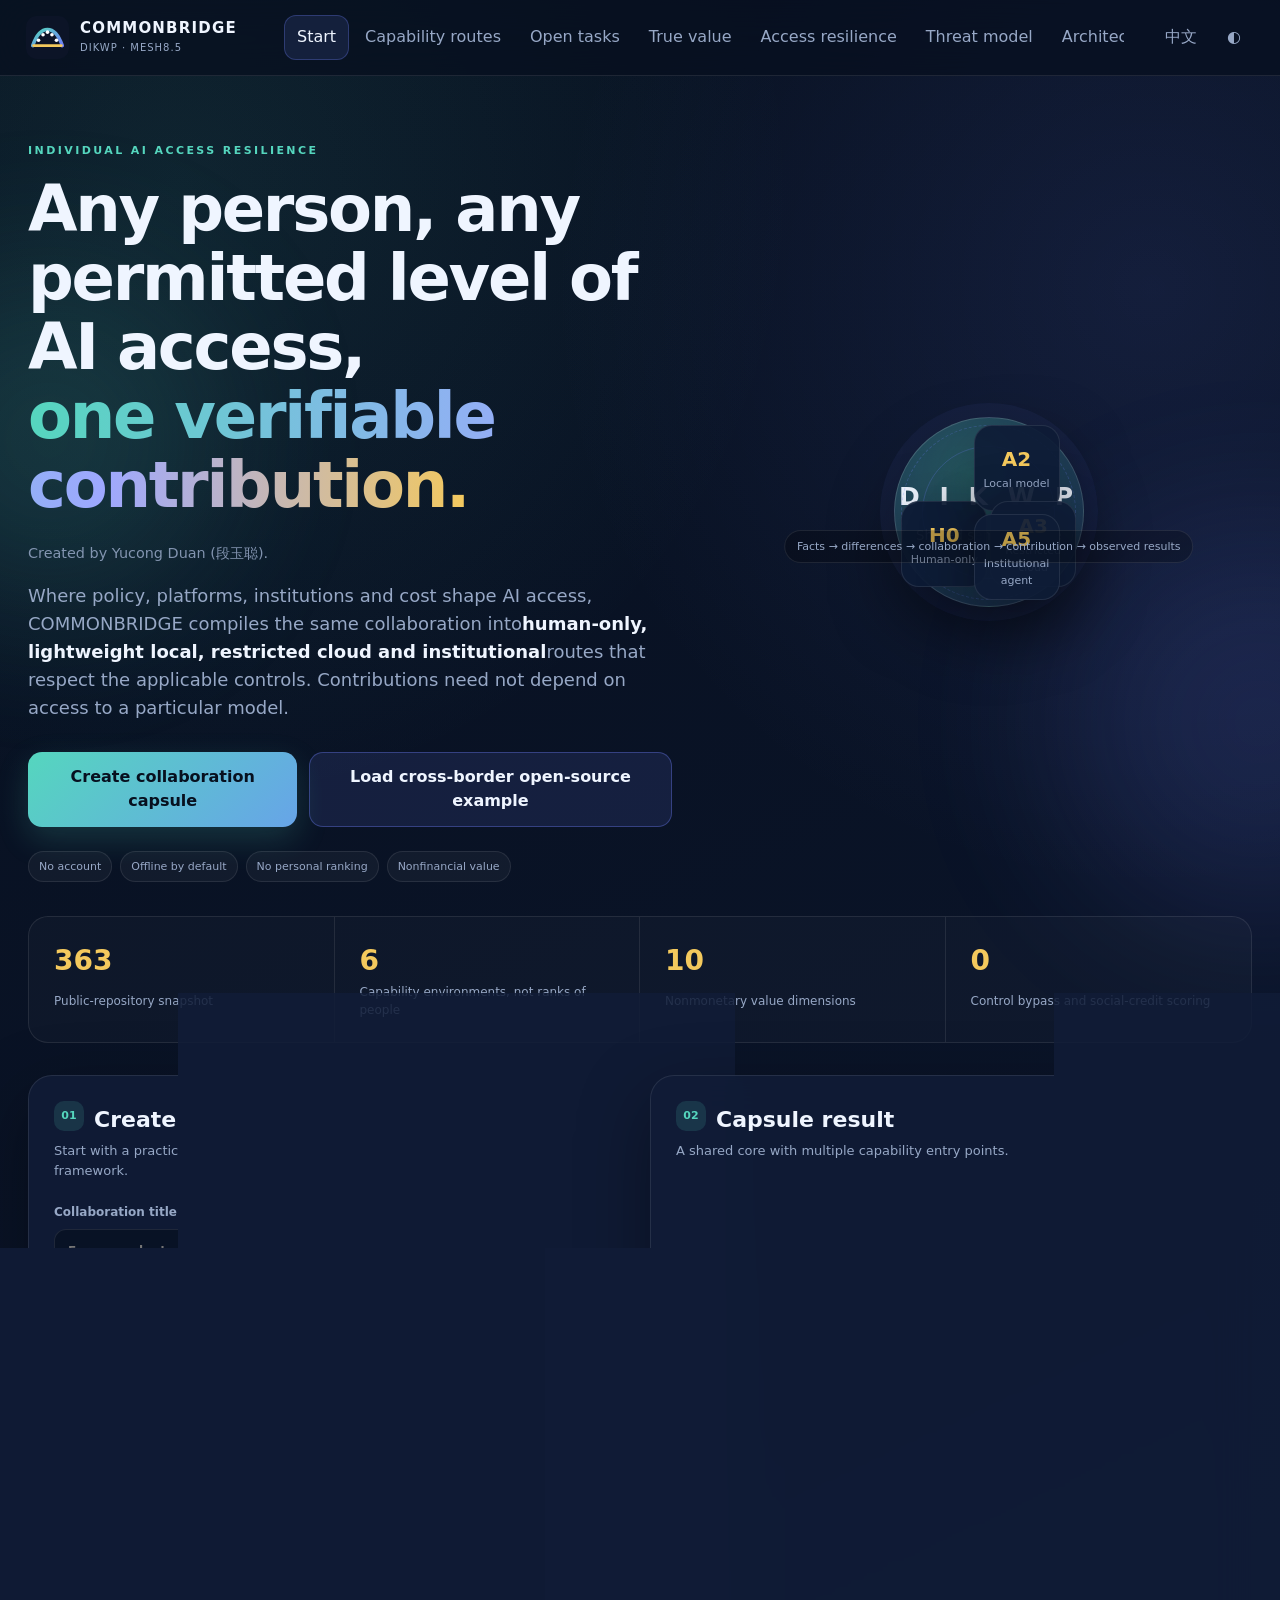
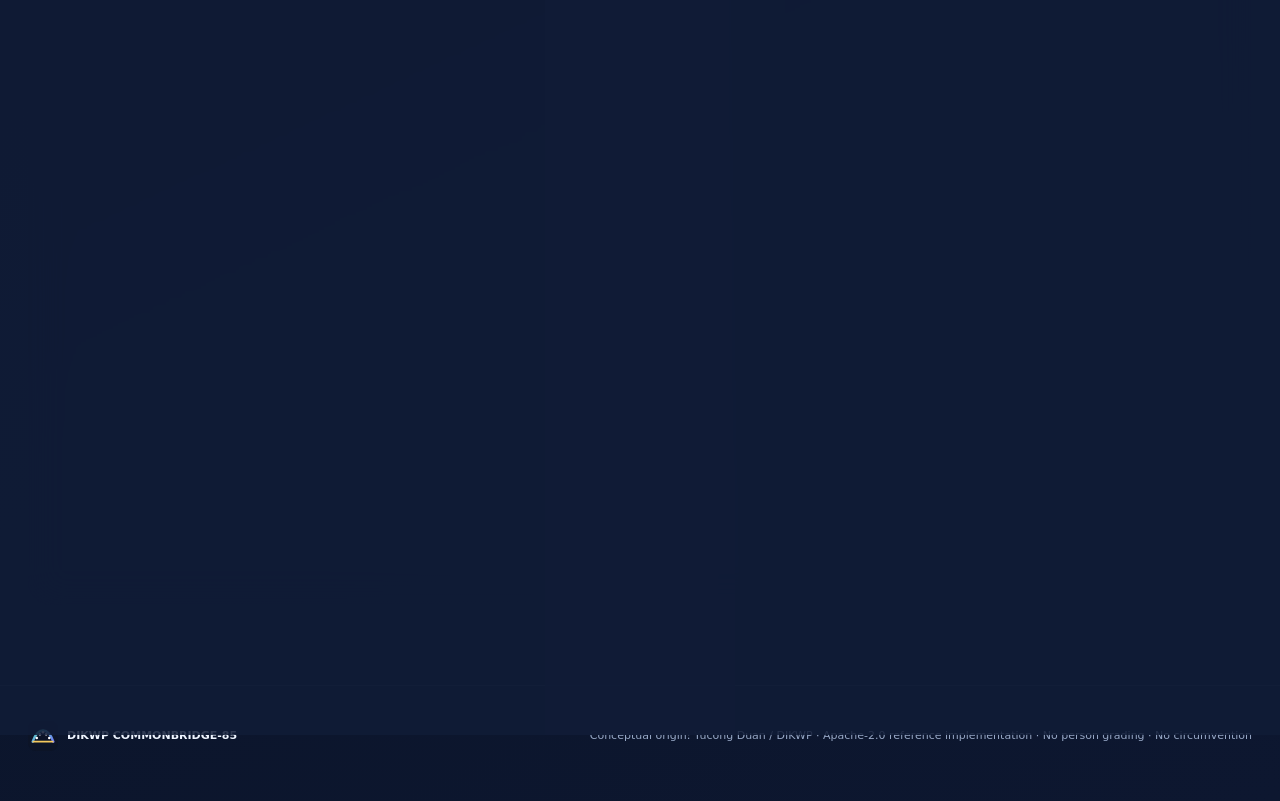
==== commit d384fa6d: "Make the interface English-first and clarify project authorship Add Yucong Duan (段玉聪) as project cre" ====
--- a/source-distribution/DIKWP_COMMONBRIDGE_85_v1.0.0-867617ef44/source/COMMONBRIDGE85_离线展示_双击打开_v1.0.0.html
+++ b/source-distribution/DIKWP_COMMONBRIDGE_85_v1.0.0-867617ef44/source/COMMONBRIDGE85_离线展示_双击打开_v1.0.0.html
@@ -1,5 +1,5 @@
 <!doctype html>
-<html lang="zh-CN">
+<html lang="en">
 <head>
   <meta charset="utf-8">
   <meta name="viewport" content="width=device-width, initial-scale=1">
@@ -20,6 +20,7 @@
 @media print{.topbar,.hero-actions,.form-panel,footer,#toast{display:none!important}body{background:white;color:#111}.view{display:block!important;page-break-after:always}.panel,.architecture-map{box-shadow:none;background:white;border:1px solid #ddd}.result-panel{width:100%}.hero{min-height:auto}.hero-visual{display:none}}
 
 </style>
+<meta name="author" content="Yucong Duan (段玉聪)">
 </head>
 <body>
   <div class="ambient ambient-a"></div><div class="ambient ambient-b"></div>
@@ -49,6 +50,7 @@
         <div class="hero-copy">
           <div class="eyebrow">INDIVIDUAL AI ACCESS RESILIENCE</div>
           <h1>任何个体，任何合规AI等级，<br><span>一个可验证贡献。</span></h1>
+<p data-project-creator="true" style="font-size:.9rem;line-height:1.5;opacity:.85;margin:.5rem 0 1rem">Created by Yucong Duan (段玉聪).</p>
           <p>当国家、平台、机构与成本把AI能力分层时，共桥不绕过控制，而是把同一协作编译成<strong>纯人工、本地轻量、受限云端与机构级</strong>多条合法路径。贡献权不再等同于模型访问权。</p>
           <div class="hero-actions"><button class="primary" data-scroll="#capsule">创建协作胶囊</button><button class="secondary" id="loadDemo">载入跨境开源演示</button></div>
           <div class="promise-row"><span>无账号</span><span>默认不联网</span><span>不评价个人等级</span><span>非金融真价值</span></div>
@@ -228,7 +230,7 @@
 const DEMO={
  title:'低AI访问地区的地方病知识协作',purpose:'让基层照护者、翻译者、研究者和模型开发者在不同AI能力下共同形成可复核的本地知识包。',problem:'某地长期积累了疾病照护经验，但网络不稳定、云端模型受限、资料多为本地语言，外部研究者无法理解。',sources:['社区观察记录 v1','公开指南链接','本地术语表'],differences:['本地症状表达与国际术语不完全对应','缺少独立复核','原始数据不能跨境输出'],understanding:'先建立来源、术语和差异图，再形成不含私人数据的可复核协作包。',affected:['当地患者','基层照护者','翻译者','未来研究者'],constraints:['网络不稳定','原始数据仅限本地','没有高级模型'],values:['truth_access','autonomy','care','recognition','learning','future_options']
 };
-let state={capsule:null,route:null,contribution:null,receipt:null,lang:localStorage.getItem('commonbridge-lang')||'zh'};
+let state={capsule:null,route:null,contribution:null,receipt:null,lang:localStorage.getItem('commonbridge-lang')||'en'};
 const q=s=>document.querySelector(s), qa=s=>[...document.querySelectorAll(s)];
 const lines=v=>(v||'').split(/[\n]+/).map(x=>x.trim()).filter(Boolean);
 const csv=v=>(v||'').split(/[,，;；\n]+/).map(x=>x.trim()).filter(Boolean);
@@ -261,8 +263,125 @@
 function loadDemo(){q('#title').value=DEMO.title;q('#purpose').value=DEMO.purpose;q('#problem').value=DEMO.problem;q('#sources').value=DEMO.sources.join('\n');q('#differences').value=DEMO.differences.join('\n');q('#understanding').value=DEMO.understanding;q('#affected').value=DEMO.affected.join('，');q('#constraints').value=DEMO.constraints.join('，');qa('#valuePicker input').forEach(x=>x.checked=DEMO.values.includes(x.value));compile();setTimeout(()=>q('#capsule').scrollIntoView({behavior:'smooth'}),100);}
 function clearAll(){['#title','#purpose','#problem','#sources','#differences','#understanding','#affected','#constraints'].forEach(s=>q(s).value='');state={capsule:null,route:null,contribution:null,receipt:null,lang:state.lang};['commonbridge-capsule','commonbridge-route','commonbridge-contribution','commonbridge-receipt'].forEach(k=>localStorage.removeItem(k));q('#capsuleEmpty').classList.remove('hidden');q('#capsuleResult').classList.add('hidden');q('#routeEmpty').classList.remove('hidden');q('#routeResult').classList.add('hidden');q('#valueEmpty').classList.remove('hidden');q('#valueResult').classList.add('hidden');renderCalls();}
 function restore(){for(const [k,n] of [['commonbridge-capsule','capsule'],['commonbridge-route','route'],['commonbridge-contribution','contribution'],['commonbridge-receipt','receipt']]){try{const v=localStorage.getItem(k);if(v)state[n]=JSON.parse(v);}catch{}}if(state.capsule)renderCapsule();if(state.route)renderRoute();if(state.contribution)renderValue();renderCalls();}
-function init(){initValuePicker('#valuePicker',['truth_access','autonomy','recognition']);initValuePicker('#receiptValuePicker',['truth_access','recognition']);initTier();renderThreats();restore();qa('.topnav button').forEach(b=>b.onclick=()=>switchView(b.dataset.view));qa('[data-scroll]').forEach(b=>b.onclick=()=>q(b.dataset.scroll).scrollIntoView({behavior:'smooth'}));q('#compileBtn').onclick=compile;q('#routeBtn').onclick=route;q('#contributeBtn').onclick=contribute;q('#receiptBtn').onclick=receipt;q('#loadDemo').onclick=loadDemo;q('#clearBtn').onclick=clearAll;q('#tier').onchange=syncTier;q('#refreshCalls').onclick=renderCalls;q('#copyCapsule').onclick=async()=>{if(state.capsule){await navigator.clipboard.writeText(JSON.stringify(state.capsule,null,2));showToast('已复制');}};q('#downloadCapsule').onclick=()=>state.capsule&&download(`${state.capsule.capsule_id}.json`,JSON.stringify(state.capsule,null,2));q('#copyRoute').onclick=async()=>{if(state.route){await navigator.clipboard.writeText(JSON.stringify(state.route,null,2));showToast('已复制');}};q('#themeBtn').onclick=()=>{const next=document.documentElement.dataset.theme==='light'?'dark':'light';document.documentElement.dataset.theme=next;localStorage.setItem('commonbridge-theme',next);};document.documentElement.dataset.theme=localStorage.getItem('commonbridge-theme')||'dark';q('#langBtn').onclick=()=>{state.lang=state.lang==='zh'?'en':'zh';localStorage.setItem('commonbridge-lang',state.lang);q('#langBtn').textContent=state.lang==='zh'?'EN':'中文';showToast(state.lang==='zh'?'界面保持中文，英文数据字段可导出':'English labels are available in exported data');};q('#langBtn').textContent=state.lang==='zh'?'EN':'中文';}
+function init(){initValuePicker('#valuePicker',['truth_access','autonomy','recognition']);initValuePicker('#receiptValuePicker',['truth_access','recognition']);initTier();renderThreats();restore();qa('.topnav button').forEach(b=>b.onclick=()=>switchView(b.dataset.view));qa('[data-scroll]').forEach(b=>b.onclick=()=>q(b.dataset.scroll).scrollIntoView({behavior:'smooth'}));q('#compileBtn').onclick=compile;q('#routeBtn').onclick=route;q('#contributeBtn').onclick=contribute;q('#receiptBtn').onclick=receipt;q('#loadDemo').onclick=loadDemo;q('#clearBtn').onclick=clearAll;q('#tier').onchange=syncTier;q('#refreshCalls').onclick=renderCalls;q('#copyCapsule').onclick=async()=>{if(state.capsule){await navigator.clipboard.writeText(JSON.stringify(state.capsule,null,2));showToast('已复制');}};q('#downloadCapsule').onclick=()=>state.capsule&&download(`${state.capsule.capsule_id}.json`,JSON.stringify(state.capsule,null,2));q('#copyRoute').onclick=async()=>{if(state.route){await navigator.clipboard.writeText(JSON.stringify(state.route,null,2));showToast('已复制');}};q('#themeBtn').onclick=()=>{const next=document.documentElement.dataset.theme==='light'?'dark':'light';document.documentElement.dataset.theme=next;localStorage.setItem('commonbridge-theme',next);};document.documentElement.dataset.theme=localStorage.getItem('commonbridge-theme')||'dark';q('#langBtn').onclick=()=>{state.lang=state.lang==='zh'?'en':'zh';localStorage.setItem('commonbridge-lang',state.lang);q('#langBtn').textContent=state.lang==='zh'?'EN':'中文';showToast(state.lang==='zh'?'中文界面':'English interface');};q('#langBtn').textContent=state.lang==='zh'?'EN':'中文';}
 document.addEventListener('DOMContentLoaded',init);
+
+</script>
+
+<script id="yd-interface-config" type="application/json">{"nativeButton":"#langBtn","storageKey":"commonbridge-lang","messages":{"导出":"Export","纯人工／无AI":"Human-only / no AI","本地规则与轻量工具":"Local rules and lightweight tools","小型本地模型":"Small local model","受限云端模型":"Limited hosted model","高级云端模型":"Advanced hosted model","机构级代理与工具":"Institutional agent and tools","建立来源与版本图":"Map sources and versions","补充本地语境与缺席世界":"Add local context and absent worlds","翻译并保留语义差异":"Translate while preserving semantic differences","形成D/I/K/W/P协作骨架":"Build a D/I/K/W/P collaboration scaffold","独立复核关键主张":"Independently check decisive claims","观察现实结果并纠错":"Observe world effects and correct","真相可达":"Access to truth","主体自主":"Agency and autonomy","照护":"Care","修复":"Repair","贡献承认":"Contribution recognition","学习能力":"Learning capability","生态连续":"Ecological continuity","共同体信任":"Community trust","时间返还":"Time returned","来源剥离":"Loss of provenance","机构或平台继续使用思想，却逐渐删除原始来源。":"An institution or platform continues using ideas while gradually removing their original sources.","每个胶囊、贡献与凭证携带来源、版本、摘要和可争议归因。":"Each capsule, contribution and receipt carries provenance, version, summary and contestable attribution.","免费劳动抽取":"Extraction of unpaid labor","赞美、咨询和试用持续发生，但维护时间与现实资源不返还。":"Praise, consultation and trials continue without returning maintenance time or practical resources.","公共问题进入Issue；组织专属工作进入有范围的试点；价值凭证记录时间返还。":"Public questions become issues; organization-specific work becomes scoped pilots; contribution receipts record time returned.","门槛滥用":"Misuse of entry requirements","强势方把“合规”泛化为阻止弱势个体参与的理由。":"A stronger party uses vague compliance demands to block participation by less powerful individuals.","要求声明具体任务、具体限制和合法替代路径，不接受模糊的永久封锁。":"Require a specific task, restriction and lawful alternative path; reject vague permanent exclusion.","身份与资格评分":"Identity and eligibility scoring","能力环境被固化成对人的永久等级。":"Capability environments become permanent rankings of people.","环境档案有时效；系统禁止个人总分、社会信用和跨场景资格推断。":"Environment profiles expire; the system prohibits aggregate personal scores, social-credit scoring and eligibility inference across contexts.","贡献洗白":"Misattributed contributions","二次实现者将公共贡献包装成完全独立原创。":"A secondary implementation presents public contributions as entirely independent original work.","建立谱系、supersedes、差异摘要和独立贡献边界。":"Record lineage, supersedes relations, change summaries and the boundaries of independent contributions.","数据投毒":"Data poisoning","恶意协作者上传伪造来源、污染结果或删除反证。":"A malicious collaborator submits fabricated sources, contaminates results or removes counterevidence.","内容寻址、哈希清单、独立复核、残差保留与受影响者申诉。":"Use content addressing, hash manifests, independent review, retained residuals and affected-party appeals.","模型与平台锁定":"Model and platform lock-in","协作依赖一个API、一个国家或一个商业平台。":"Collaboration depends on one API, country or commercial platform.","每项核心任务必须具有人工或本地退路；交换包可离线核验。":"Every core task needs a manual or local fallback; exchange packages support offline verification.","价值凭证金融化":"Financialization of contribution receipts","非金钱贡献记录被交易、排名或转化为服从性积分。":"Nonfinancial contribution records become tradable assets, rankings or compliance points.","凭证不可转让、不可交易、范围有限、可撤销，不形成人格等级。":"Receipts are nontransferable, nontradable, scoped and revocable; they do not rank people.","冒充与代理扩权":"Impersonation and unauthorized representation","系统或他人未经授权代表段玉聪或贡献者作出承诺。":"A system or another person makes commitments for Yucong Duan or contributors without authorization.","身份性发言、许可和商业承诺必须有具名授权；默认只生成来源约束内容。":"Identity statements, licensing and commercial commitments require named authorization; default outputs remain bounded by their sources.","认知同质化":"Cognitive homogenization","高等级模型把本地问题重新压回主流议题。":"A powerful model pushes local questions back into mainstream topics.","本地语境与缺席世界被设为独立任务，不能由综合模型静默覆盖。":"Local context and absent perspectives remain independent tasks that a synthesis model cannot silently override.","低AI访问地区的地方病知识协作":"Local endemic-disease knowledge collaboration with limited AI access","让基层照护者、翻译者、研究者和模型开发者在不同AI能力下共同形成可复核的本地知识包。":"Help community caregivers, translators, researchers and model developers build reviewable local knowledge packages despite different levels of AI access.","社区观察记录 v1":"Community observation record v1","公开指南链接":"Public guideline link","本地术语表":"Local glossary","本地症状表达与国际术语不完全对应":"Local symptom descriptions do not fully correspond to international terminology","缺少独立复核":"Independent review is missing","原始数据不能跨境输出":"Raw data cannot be exported across borders","先建立来源、术语和差异图，再形成不含私人数据的可复核协作包。":"Map sources, terminology and differences first, then prepare a reviewable collaboration package without private data.","当地患者":"Local patients","基层照护者":"Community caregivers","翻译者":"Translators","未来研究者":"Future researchers","网络不稳定":"Unreliable connectivity","原始数据仅限本地":"Raw data remains local","没有高级模型":"No advanced model","请先描述一个协作问题":"Describe a collaboration problem first","协作胶囊已生成":"Collaboration capsule generated","请先生成协作胶囊":"Generate a collaboration capsule first","先形成来源、差异与有界问题":"Establish sources, differences and a bounded question first","仅在决定性步骤请求合格复核":"Request qualified review only at decisive steps","不调用云端模型":"No cloud model calls","使用人工清单并记录结果哈希":"Use a manual checklist and record the result hash","只使用已声明工具与数据":"Use only declared tools and data","保留来源、差异和生成标识":"Preserve provenance, differences and generation labels","不用AI完成相同任务清单":"Complete the same task list without AI","记录来源与结果":"Record sources and results","保持任务开放，不绕过控制":"Keep the task open without bypassing controls","合法协作路径已生成":"Permitted collaboration routes generated","人工退路":"Manual fallback","专用能力":"Specialized capability","请先生成胶囊与路由":"Generate a capsule and routes first","任务ID不在当前路由中":"Task ID is not in the current route","贡献记录已生成":"Contribution record generated","请先登记贡献":"Record a contribution first","真价值凭证已生成":"Contribution receipt generated","尚未填写摘要":"No summary entered","范围有限的非金钱贡献记录":"Scoped nonfinancial contribution record","已复制":"Copied","界面保持中文，英文数据字段可导出":"English interface","当前没有开放任务":"No open tasks","贡献记录":"Contribution records","系统对策":"System responses","模型":"Model","修订":"Revision","中文":"中文","司法辖区":"Jurisdiction","能力":"Capability","义务":"Obligation","标题":"Title","受益者":"Beneficiaries","证据":"Evidence","主体":"Party","地点":"Location","目的":"Purpose","授权":"Authorization","数据":"Data","允许":"Allowed","生成":"Generate","世界":"Scenario","当前":"Current","清空":"Clear","决定":"Decision","通道":"Channel","解释":"Interpretation","共桥 COMMONBRIDGE-85":"COMMONBRIDGE-85","COMMONBRIDGE-85 标志":"COMMONBRIDGE-85 logo","起点":"Start","能力路由":"Capability routes","开放任务":"Open tasks","真价值":"True value","合规韧性":"Access resilience","威胁模型":"Threat model","架构":"Architecture","切换主题":"Switch theme","任何个体，任何合规AI等级，":"Any person, any permitted level of AI access,","一个可验证贡献。":"one verifiable contribution.","当国家、平台、机构与成本把AI能力分层时，共桥不绕过控制，而是把同一协作编译成":"Where policy, platforms, institutions and cost shape AI access, COMMONBRIDGE compiles the same collaboration into","纯人工、本地轻量、受限云端与机构级":"human-only, lightweight local, restricted cloud and institutional","多条合法路径。贡献权不再等同于模型访问权。":"routes that respect the applicable controls. Contributions need not depend on access to a particular model.","创建协作胶囊":"Create collaboration capsule","载入跨境开源演示":"Load cross-border open-source example","无账号":"No account","默认不联网":"Offline by default","不评价个人等级":"No personal ranking","非金融真价值":"Nonfinancial value","共同语义核心":"Shared semantic core","纯人工":"Human-only","本地模型":"Local model","受限云端":"Restricted cloud","机构代理":"Institutional agent","事实 → 差异 → 协作 → 贡献 → 现实结果":"Facts → differences → collaboration → contribution → observed results","当前公开仓库快照":"Public-repository snapshot","能力环境而非个人等级":"Capability environments, not ranks of people","非金钱真价值维度":"Nonmonetary value dimensions","绕过控制与社会信用":"Control bypass and social-credit scoring","从真实问题开始，不要求先掌握整个DIKWP体系。":"Start with a practical problem; you do not need to know the whole DIKWP framework.","协作标题":"Collaboration title","例如：把本地疾病经验转化为全球可复核知识":"For example: turn local health experience into independently reviewable knowledge","希望共同实现什么":"What should we accomplish together?","一句话目的：谁将因此获得什么能力？":"In one sentence: who gains which capability?","当前问题与语境":"Current problem and context","事实、现实约束、已经发生的事情":"Facts, practical constraints and events already observed","来源（每行一个）":"Sources, one per line","URL、文件、观察记录、版本":"URL, file, observation record or version","差异与未知（每行一个）":"Differences and unknowns, one per line","冲突、缺失、本地差异、尚未表达的问题":"Conflicts, gaps, local differences and questions not yet expressed","受影响者":"Affected parties","研究者、患者、社区、未来世代…":"Researchers, patients, communities, future generations…","现实限制":"Practical constraints","网络、成本、语言、法规、算力、时间…":"Connectivity, cost, language, rules, computing capacity, time…","当前理解":"Current understanding","可以保持开放，但不能伪装已知":"Keep uncertainty explicit","非金钱真价值":"Nonmonetary value","生成能力中立协作胶囊":"Create a capability-neutral collaboration capsule","本系统不提供VPN、代理、凭证规避、出口管制规避或平台限制绕过。它只把任务改写为当前环境中可合法执行的路径。":"This tool does not provide VPNs, proxies, credential evasion, export-control evasion or platform bypass. It adapts tasks to routes permitted in the declared environment.","胶囊结果":"Capsule result","一个共享核心，多个能力入口。":"A shared core with multiple capability entry points.","等待输入":"Waiting for input","尚未生成胶囊":"No capsule generated yet","载入演示或填写左侧表单。":"Load the example or complete the form.","唯一首选行动":"Preferred next action","复制JSON":"Copy JSON","下载":"Download","来源与事实":"Sources and facts","差异与未知":"Differences and unknowns","受影响世界":"Affected worlds","目的与行动":"Purpose and action","能力中立任务分解":"Capability-neutral task decomposition","不让模型访问权决定贡献权":"Keep contribution open across levels of model access","描述当前环境，而不是给人永久分级。每个环境档案都有时效，可以随地点、时间与政策改变。":"Describe the current environment. Environment profiles expire and may change with place, time and policy; they do not permanently rank people.","声明当前环境":"Declare the current environment","能力环境":"Capability environment","网络可用":"Network available","允许云端AI":"Cloud AI permitted","允许本地AI":"Local AI permitted","有合格领域复核者":"Qualified domain reviewer available","数据输出":"Data export","仅公开数据":"Public data only","仅哈希与汇总":"Hashes and summaries only","仅本地":"Local only","禁止输出":"No export","身份披露":"Identity disclosure","化名":"Pseudonym","最小披露":"Minimum disclosure","公开":"Public","司法辖区标签":"Jurisdiction label","仅用于记录，不提供法律结论":"For the record; not a legal determination","技能":"Skills","翻译、临床、编程、社区经验、复核…":"Translation, clinical knowledge, programming, community experience, review…","生成当前环境的合法协作路径":"Generate a permitted collaboration route","“能力环境”不是人的价值等级，不用于就业、信贷、社会资格、边境或公民评分。":"Capability environments are not measures of personal worth and must not be used for employment, credit, social eligibility, border or citizenship scoring.","路由计划":"Route plan","优先保留纯人工和本地路径。":"Keep human-only and local routes available.","等待胶囊":"Waiting for a capsule","先生成协作胶囊":"Create a collaboration capsule first","随后系统会为当前环境编译路径。":"The system will then compile routes for the current environment.","当前唯一首选任务":"Current preferred task","系统主动寻找缺失贡献，而不是等待中心机构分配资格":"Find missing contributions proactively","优先发布纯人工、本地知识、翻译、独立复核和现实结果任务。":"Prioritize human work, local knowledge, translation, independent review and observed outcomes.","开放任务雷达":"Open-task radar","没有资金也可以贡献；没有高等级模型也可以贡献。":"Contribute without funding or access to an advanced model.","重新生成":"Regenerate","记录贡献，不把人变成分数":"Record contributions within their context","真价值凭证不可交易、不可转让、不可形成社会信用，只在具体任务与观察结果范围内成立。":"Value receipts are nontradeable and nontransferable, confer no social-credit rank and apply only to the specific task and observed result.","登记贡献":"Register contribution","贡献者显示名":"Contributor display name","可使用化名":"A pseudonym is allowed","任务ID":"Task ID","将自动带入首选任务":"Filled from the preferred task","贡献摘要":"Contribution summary","完成了什么？保留了哪些差异？":"What was completed, and which differences were retained?","来源与工件":"Sources and artifacts","每行一个URL、文件名或内容摘要":"One URL, filename or content summary per line","尚未解决":"Still unresolved","生成贡献记录":"Generate contribution record","现实结果":"Observed outcome","只有观察到结果后，才能形成观察型真价值凭证":"An observed-value receipt requires an observed result","谁实际受益":"Who benefited in practice?","负担或伤害":"Burdens or harm","谁承担了什么":"Who bore which burden?","结果证据":"Outcome evidence","每行一个可复核证据":"One reviewable item of evidence per line","现实效果已经观察":"The outcome has been observed","生成非金融真价值凭证":"Generate nonfinancial value receipt","贡献与真价值":"Contribution and value","一次贡献不能变成对人格的永久评价。":"A contribution does not establish a permanent judgment about a person.","尚未登记贡献":"No contribution registered yet","不突破法律边界，突破能力垄断":"Broaden participation within applicable boundaries","控制越严格，系统越应保留人工、离线、可解释、最小数据和可申诉路径，而不是制造秘密规避。":"Under tighter restrictions, preserve human, offline, explainable, minimal-data and appealable routes.","任务分级，不给人分级":"Classify tasks and environments, not people","系统只描述当前工具环境与任务敏感度。它不形成永久个人等级，也不用于社会资格判断。":"The system describes current tools and task sensitivity. It does not assign permanent personal ranks or determine social eligibility.","降级执行，不绕过控制":"Use permitted alternatives when access is limited","云端受限时转向本地或人工；数据不能输出时仅交换模式、摘要、聚合或哈希。":"Use local or human work when cloud access is restricted. Where data cannot leave, exchange only permitted schemas, summaries, aggregates or hashes.","延迟容忍交换":"Delay-tolerant exchange","内容寻址ZIP可经用户合法控制的文件、邮件、移动存储或机构通道交换并离线核验。":"Content-addressed ZIP packages can be exchanged through user-controlled files, email, removable storage or institutional channels and verified offline.","生成内容可识别":"Generated-content provenance","保留模型、版本、提示、人工修订和来源元数据，不帮助删除或伪造生成标识。":"Retain model, version, prompt, human-revision and source metadata. Do not remove or falsify generation identifiers.","高影响最小复核":"Focused review for consequential steps","医疗、法律、金融、就业和公共安全的决定性步骤进入合格复核，不让所有前置工作停摆。":"Medical, legal, financial, employment and public-safety decisions require qualified review; preparatory work can proceed within its scope.","政策档案由用户声明":"User-declared policy profiles","参考实现不假装自动给出全球法律意见；当地义务应由合法主体更新和复核。":"The reference implementation does not provide automated worldwide legal advice. Responsible local parties must update and review applicable obligations.","把人性想得足够现实，才能保护开放合作":"Plan for realistic threats to open cooperation","系统默认会遭遇来源剥离、免费劳动抽取、冒充、门槛滥用、数据投毒和价值凭证游戏化。":"Consider source stripping, uncompensated labor extraction, impersonation, gatekeeping abuse, data poisoning and manipulation of value receipts.","一个共享协议，不依赖一个平台或一个模型":"A shared protocol across platforms and models","D/I/K/W/P是协作核心；模型、国家、平台和算力只是可替换载体。":"D/I/K/W/P form the collaboration core; models, platforms, jurisdictions and computing infrastructure are changeable conditions.","个体与社区":"Individuals and communities","需要 · 本地知识 · 主体权":"Needs · Local knowledge · Agency","协作胶囊":"Collaboration capsule","D/I/K/W/P · 来源 · 任务 · 权利":"D/I/K/W/P · Sources · Tasks · Rights","能力中立编译器":"Capability-neutral compiler","人工 / 本地 / 云端 / 机构":"Human / Local / Cloud / Institutional","环境与政策档案":"Environment and policy profile","用户声明 · 有时效 · 非个人等级":"User-declared · Time-limited · No personal ranking","离线交换包":"Offline exchange package","Manifest · SHA-256 · 可延迟":"Manifest · SHA-256 · Delay-tolerant","贡献与真价值账本":"Contribution and value ledger","非金融 · 范围有限 · 可纠错":"Nonfinancial · Bounded · Correctable","MESH8.5责任世界线":"MESH 8.5 responsibility record","执行 · 现实效果 · 纠错 · 受影响者声音":"Execution · Observed effects · Correction · Affected parties","核心不变量":"Core invariants","不绕过法律或技术控制":"Respect legal and technical controls","不把人评级":"No ranking of people","不把真价值金融化":"No financialization of value receipts","不让高算力垄断问题生成权":"Keep problem formulation open across levels of computing access","不以输出替代现实效果":"Distinguish an output from an observed outcome","主动循环":"Active cycle","发现尚未表达的本地问题":"Find unexpressed local problems","生成最低能力可完成的任务":"Create tasks for the minimum required capability","匹配贡献者而非排名人":"Match contributors to tasks without ranking people","保存来源与署名":"Preserve sources and attribution","观察现实结果":"Observe actual results","纠错并再开放":"Correct and reopen","主张":"Claim","发现":"Findings","模式":"Mode","未来选择":"Future options","可纠错":"Correctability","共同体":"Community","机构":"Institution","现实效果":"Real-world effects","未知":"Unknown","稳定":"Stable","依赖":"Dependence","载体":"Entity","系统":"System","内容":"Content","领域":"Domain","金融":"Finance","维度":"Dimension","来源":"Source","问题":"Question","边界":"Scope"}}</script>
+<script>
+/* Interface localization. Creator: Yucong Duan (段玉聪). */
+(() => {
+  'use strict';
+  const configuration = document.getElementById('yd-interface-config');
+  if (!configuration) return;
+  const config = JSON.parse(configuration.textContent);
+  const dictionary = new Map(Object.entries(config.messages || {}).map(([a, b]) => [a.trim().replace(/\s+/g, ' '), b]));
+  const numeric = /\d[\d,]*(?:\.\d+)?/g;
+  const templates = [];
+  const escapePattern = value => value.replace(/[.*+?^${}()|[\]\\]/g, '\\$&');
+  for (const [source, target] of dictionary) {
+    const a = source.match(numeric) || [], b = target.match(numeric) || [];
+    if (!a.length || a.length > 12 || a.length !== b.length || !a.every((v, i) => v.replace(/,/g, '') === b[i].replace(/,/g, ''))) continue;
+    const parts = source.split(numeric);
+    templates.push({pattern: new RegExp('^' + parts.map(escapePattern).join('(\\d[\\d,]*(?:\\.\\d+)?)') + '$'), parts: target.split(numeric)});
+  }
+  const textState = new WeakMap();
+  const attributeState = new WeakMap();
+  const attributes = ['title', 'placeholder', 'aria-label', 'alt', 'label'];
+  const excluded = 'script,style,pre,code,textarea,[contenteditable],[data-source-language],[data-project-creator]';
+  let language = 'en';
+  const originalTitle = document.title;
+
+  function translate(value) {
+    const key = value.trim().replace(/\s+/g, ' ');
+    let translated = dictionary.get(key);
+    if (translated === undefined && /[\u3400-\u9fff]/.test(key)) {
+      for (const template of templates) {
+        const match = key.match(template.pattern);
+        if (!match) continue;
+        translated = template.parts.map((part, i) => part + (match[i + 1] || '')).join('');
+        break;
+      }
+    }
+    if (translated === undefined) return value;
+    const leading = value.match(/^\s*/)[0];
+    const trailing = value.match(/\s*$/)[0];
+    return leading + translated + trailing;
+  }
+
+  function updateText(node) {
+    const parent = node.parentElement;
+    if (!parent || parent.closest(excluded)) return;
+    let saved = textState.get(node);
+    const current = node.nodeValue;
+    if (!saved || current !== saved.rendered) saved = { original: current, rendered: current };
+    const next = language === 'en' ? translate(saved.original) : saved.original;
+    if (next !== current) {
+      // Translating an option label must not change the value used by the application.
+      if (parent.tagName === 'OPTION' && !parent.hasAttribute('value')) parent.setAttribute('value', parent.textContent);
+      node.nodeValue = next;
+    }
+    saved.rendered = next;
+    textState.set(node, saved);
+  }
+
+  function updateAttributes(element) {
+    if (!element || element.closest(excluded)) return;
+    let saved = attributeState.get(element);
+    if (!saved) { saved = new Map(); attributeState.set(element, saved); }
+    for (const name of attributes) {
+      if (!element.hasAttribute(name)) continue;
+      // The label attribute is an interface label on these elements only.
+      if (name === 'label' && !['OPTION', 'OPTGROUP', 'TRACK'].includes(element.tagName)) continue;
+      const current = element.getAttribute(name);
+      let prior = saved.get(name);
+      if (!prior || current !== prior.rendered) prior = { original: current, rendered: current };
+      const next = language === 'en' ? translate(prior.original) : prior.original;
+      if (next !== current) element.setAttribute(name, next);
+      prior.rendered = next; saved.set(name, prior);
+    }
+  }
+
+  function visit(root) {
+    if (root.nodeType === Node.TEXT_NODE) { updateText(root); return; }
+    if (root.nodeType !== Node.ELEMENT_NODE || root.closest(excluded)) return;
+    updateAttributes(root);
+    const walker = document.createTreeWalker(root, NodeFilter.SHOW_TEXT);
+    while (walker.nextNode()) updateText(walker.currentNode);
+    for (const element of root.querySelectorAll('[title],[placeholder],[aria-label],[alt],[label]')) updateAttributes(element);
+  }
+
+  function setLanguage(next) {
+    language = next === 'zh' ? 'zh' : 'en';
+    document.documentElement.lang = language === 'zh' ? 'zh-CN' : 'en';
+    document.title = language === 'en' ? translate(originalTitle) : originalTitle;
+    visit(document.body);
+  }
+
+  function start() {
+    const select = config.nativeSelect ? document.querySelector(config.nativeSelect) : null;
+    const button = config.nativeButton ? document.querySelector(config.nativeButton) : null;
+    if (select) language = select.value === 'zh' ? 'zh' : 'en';
+    else if (config.storageKey) {
+      try { language = localStorage.getItem(config.storageKey) === 'zh' ? 'zh' : 'en'; } catch (_) { language = 'en'; }
+    }
+    setLanguage(language);
+    if (select) select.addEventListener('change', () => setLanguage(select.value));
+    if (button) button.addEventListener('click', () => setLanguage(language === 'en' ? 'zh' : 'en'));
+    const observer = new MutationObserver(records => {
+      for (const record of records) {
+        if (record.type === 'characterData') updateText(record.target);
+        else if (record.type === 'attributes') updateAttributes(record.target);
+        else for (const node of record.addedNodes) visit(node);
+      }
+    });
+    observer.observe(document.body, { childList: true, subtree: true, characterData: true, attributes: true, attributeFilter: attributes });
+  }
+
+  if (document.readyState === 'loading') document.addEventListener('DOMContentLoaded', start, { once: true });
+  else start();
+})();
 
 </script>
 </body>
